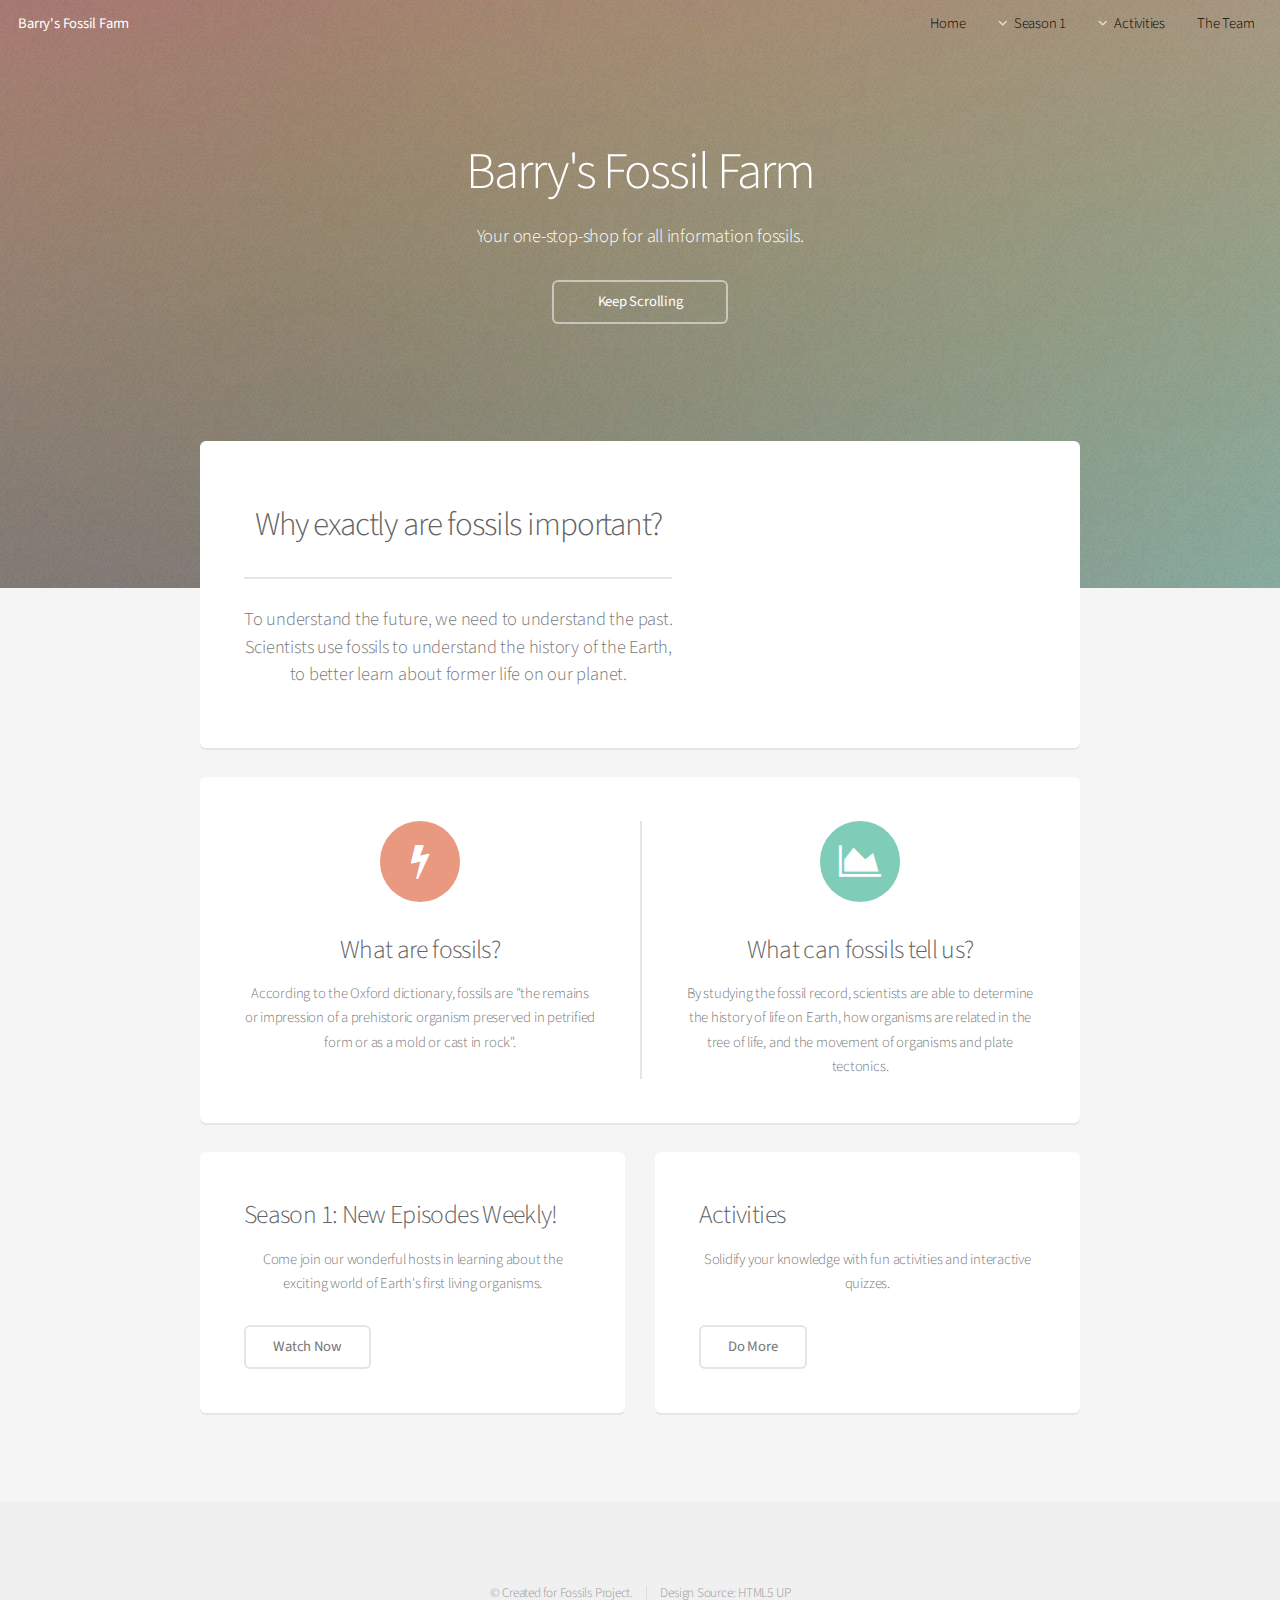
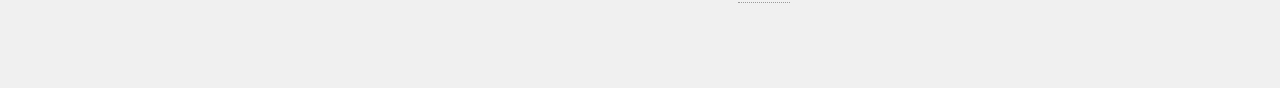
==== index.html @ 0917f31e "adding image to episodes" ====
<!DOCTYPE HTML>
<!--
	Alpha by HTML5 UP
	html5up.net | @ajlkn
	Free for personal and commercial use under the CCA 3.0 license (html5up.net/license)
-->
<html>
	<head>
		<title>Barry's Fossil Farm</title>
		<meta charset="utf-8" />
		<meta name="viewport" content="width=device-width, initial-scale=1" />
		<!--[if lte IE 8]><script src="assets/js/ie/html5shiv.js"></script><![endif]-->
		<link rel="stylesheet" href="assets/css/main.css" />
		<!--[if lte IE 8]><link rel="stylesheet" href="assets/css/ie8.css" /><![endif]-->
	</head>
	<body class="landing">
		<div id="page-wrapper">

			<!-- Header -->
				<header id="header" class="alt">
					<h1><a href="index.html">Barry's Fossil Farm</a></h1>
					<nav id="nav">
						<ul>
							<li><a href="index.html">Home</a></li>
							<li>
								<a href=Episode.html class="icon fa-angle-down">Season 1</a>
								<ul>
									<li><a href=indivEp.html>Ep 1: Trilobites</a></li>
									<li><a href=indivEp2.html>Ep 2: Ammonites </a></li>
									<li><a href=indevEp3.html>Ep 3: Amphibians</a></li>
									
								</ul>
							</li>
                            <li>
								<a href="#" class="icon fa-angle-down">Activities</a>
								<ul>
									<li><a href="generic.html">What Fossil Are You?</a></li>
								</ul>
							</li>
                            
							
                            <li><a href="index.html">The Team</a></li>
						</ul>
					</nav>
				</header>

			<!-- Banner -->
				<section id="banner">
                    <h2>Barry's Fossil Farm</h2>
					<p>Your one-stop-shop for all information fossils. </p>
					<ul class="actions">

						<li><a href="#" class="button">Keep Scrolling</a></li>
					</ul>
				</section>

			<!-- Main -->
				<section id="main" class="container">

					<section class="box special">
						<header class="major">
							<h2>Why exactly are fossils important?</h2>
							<p>To understand the future, we need to understand the past. <br>
                            Scientists use fossils to understand the history of the Earth, <br> to better learn about former life on our planet.</p>
						</header>
						<span class="image featured"><img src="http://geology.com/articles/green-river-fossils/fossil-fish-10-lg.jpg" alt="" /></span>
					</section>

					<section class="box special features">
						<div class="features-row">
							<section>
								<span class="icon major fa-bolt accent2"></span>
								<h3>What are fossils?</h3>
								<p>According to the Oxford dictionary, fossils are "the remains or impression of a prehistoric organism preserved in petrified form or as a mold or cast in rock".</p>
							</section>
							<section>
								<span class="icon major fa-area-chart accent3"></span>
								<h3>What can fossils tell us?</h3>
								<p>By studying the fossil record, scientists are able to determine the history of life on Earth, how organisms are related in the tree of life, and the movement of organisms and plate tectonics.</p>
							</section>
						</div>
						
					</section>

					<div class="row">
						<div class="6u 12u(narrower)">

							<section class="box special">
								<span class="image featured"><img src="https://i.dawn.com/large/2014/03/532728056a3e5.jpg" alt="" /></span>
								<h3>Season 1: New Episodes Weekly!</h3>
								<p>Come join our wonderful hosts in learning about the exciting world of Earth's first living organisms.</p>
								<ul class="actions">
									<li><a href=Episode.html class="button alt">Watch Now</a></li>
								</ul>
							</section>

						</div>
						<div class="6u 12u(narrower)">

							<section class="box special">
								<span class="image featured"><img src="https://media.licdn.com/mpr/mpr/shrinknp_800_800/AAEAAQAAAAAAAAYQAAAAJDQwMmQ5YWMxLTY1NjgtNDA4NS1hNGVlLTgyYzIzYjRjNTNlNw.jpg" alt="" /></span>
								<h3>Activities</h3>
								<p>Solidify your knowledge with fun activities and interactive quizzes.</p>
								<ul class="actions">
									<li><a href="#" class="button alt">Do More</a></li>
								</ul>
							</section>
						</div>
					</div>

				</section>

			

			<!-- Footer -->
				<footer id="footer">
					
					<ul class="copyright">
						<li>&copy; Created for Fossils Project.</li><li>Design Source: <a href="http://html5up.net">HTML5 UP</a></li>
					</ul>
				</footer>

		</div>

		<!-- Scripts -->
			<script src="assets/js/jquery.min.js"></script>
			<script src="assets/js/jquery.dropotron.min.js"></script>
			<script src="assets/js/jquery.scrollgress.min.js"></script>
			<script src="assets/js/skel.min.js"></script>
			<script src="assets/js/util.js"></script>
			<!--[if lte IE 8]><script src="assets/js/ie/respond.min.js"></script><![endif]-->
			<script src="assets/js/main.js"></script>

	</body>
</html>
---- assets/css/main.css ----
@import url("font-awesome.min.css");
@import url("https://fonts.googleapis.com/css?family=Source+Sans+Pro:300,400,300italic,400italic");

/*
	Alpha by HTML5 UP
	html5up.net | @ajlkn
	Free for personal and commercial use under the CCA 3.0 license (html5up.net/license)
*/

/* Reset */

	html, body, div, span, applet, object, iframe, h1, h2, h3, h4, h5, h6, p, blockquote, pre, a, abbr, acronym, address, big, cite, code, del, dfn, em, img, ins, kbd, q, s, samp, small, strike, strong, sub, sup, tt, var, b, u, i, center, dl, dt, dd, ol, ul, li, fieldset, form, label, legend, table, caption, tbody, tfoot, thead, tr, th, td, article, aside, canvas, details, embed, figure, figcaption, footer, header, hgroup, menu, nav, output, ruby, section, summary, time, mark, audio, video {
		margin: 0;
		padding: 0;
		border: 0;
		font-size: 100%;
		font: inherit;
		vertical-align: baseline;
	}

	article, aside, details, figcaption, figure, footer, header, hgroup, menu, nav, section {
		display: block;
	}

	body {
		line-height: 1;
	}

	ol, ul {
		list-style: none;
	}

	blockquote, q {
		quotes: none;
	}

	blockquote:before, blockquote:after, q:before, q:after {
		content: '';
		content: none;
	}

	table {
		border-collapse: collapse;
		border-spacing: 0;
	}

	body {
		-webkit-text-size-adjust: none;
	}

/* Box Model */

	*, *:before, *:after {
		-moz-box-sizing: border-box;
		-webkit-box-sizing: border-box;
		box-sizing: border-box;
	}

/* Containers */

	.container {
		margin-left: auto;
		margin-right: auto;
	}

	.container.\31 25\25 {
		width: 100%;
		max-width: 75em;
		min-width: 60em;
	}

	.container.\37 5\25 {
		width: 45em;
	}

	.container.\35 0\25 {
		width: 30em;
	}

	.container.\32 5\25 {
		width: 15em;
	}

	.container {
		width: 60em;
	}

	@media screen and (max-width: 1680px) {

		.container.\31 25\25 {
			width: 100%;
			max-width: 75em;
			min-width: 60em;
		}

		.container.\37 5\25 {
			width: 45em;
		}

		.container.\35 0\25 {
			width: 30em;
		}

		.container.\32 5\25 {
			width: 15em;
		}

		.container {
			width: 60em;
		}

	}

	@media screen and (max-width: 1280px) {

		.container.\31 25\25 {
			width: 100%;
			max-width: 75em;
			min-width: 60em;
		}

		.container.\37 5\25 {
			width: 45em;
		}

		.container.\35 0\25 {
			width: 30em;
		}

		.container.\32 5\25 {
			width: 15em;
		}

		.container {
			width: 60em;
		}

	}

	@media screen and (max-width: 980px) {

		.container.\31 25\25 {
			width: 100%;
			max-width: 112.5%;
			min-width: 90%;
		}

		.container.\37 5\25 {
			width: 67.5%;
		}

		.container.\35 0\25 {
			width: 45%;
		}

		.container.\32 5\25 {
			width: 22.5%;
		}

		.container {
			width: 90%;
		}

	}

	@media screen and (max-width: 840px) {

		.container.\31 25\25 {
			width: 100%;
			max-width: 112.5%;
			min-width: 90%;
		}

		.container.\37 5\25 {
			width: 67.5%;
		}

		.container.\35 0\25 {
			width: 45%;
		}

		.container.\32 5\25 {
			width: 22.5%;
		}

		.container {
			width: 90% !important;
		}

	}

	@media screen and (max-width: 736px) {

		.container.\31 25\25 {
			width: 100%;
			max-width: 125%;
			min-width: 100%;
		}

		.container.\37 5\25 {
			width: 75%;
		}

		.container.\35 0\25 {
			width: 50%;
		}

		.container.\32 5\25 {
			width: 25%;
		}

		.container {
			width: 100% !important;
		}

	}

	@media screen and (max-width: 480px) {

		.container.\31 25\25 {
			width: 100%;
			max-width: 125%;
			min-width: 100%;
		}

		.container.\37 5\25 {
			width: 75%;
		}

		.container.\35 0\25 {
			width: 50%;
		}

		.container.\32 5\25 {
			width: 25%;
		}

		.container {
			width: 100% !important;
		}

	}

/* Grid */

	.row {
		border-bottom: solid 1px transparent;
		-moz-box-sizing: border-box;
		-webkit-box-sizing: border-box;
		box-sizing: border-box;
	}

	.row > * {
		float: left;
		-moz-box-sizing: border-box;
		-webkit-box-sizing: border-box;
		box-sizing: border-box;
	}

	.row:after, .row:before {
		content: '';
		display: block;
		clear: both;
		height: 0;
	}

	.row.uniform > * > :first-child {
		margin-top: 0;
	}

	.row.uniform > * > :last-child {
		margin-bottom: 0;
	}

	.row.\30 \25 > * {
		padding: 0 0 0 0em;
	}

	.row.\30 \25 {
		margin: 0 0 -1px 0em;
	}

	.row.uniform.\30 \25 > * {
		padding: 0em 0 0 0em;
	}

	.row.uniform.\30 \25 {
		margin: 0em 0 -1px 0em;
	}

	.row > * {
		padding: 0 0 0 2em;
	}

	.row {
		margin: 0 0 -1px -2em;
	}

	.row.uniform > * {
		padding: 2em 0 0 2em;
	}

	.row.uniform {
		margin: -2em 0 -1px -2em;
	}

	.row.\32 00\25 > * {
		padding: 0 0 0 4em;
	}

	.row.\32 00\25 {
		margin: 0 0 -1px -4em;
	}

	.row.uniform.\32 00\25 > * {
		padding: 4em 0 0 4em;
	}

	.row.uniform.\32 00\25 {
		margin: -4em 0 -1px -4em;
	}

	.row.\31 50\25 > * {
		padding: 0 0 0 3em;
	}

	.row.\31 50\25 {
		margin: 0 0 -1px -3em;
	}

	.row.uniform.\31 50\25 > * {
		padding: 3em 0 0 3em;
	}

	.row.uniform.\31 50\25 {
		margin: -3em 0 -1px -3em;
	}

	.row.\35 0\25 > * {
		padding: 0 0 0 1em;
	}

	.row.\35 0\25 {
		margin: 0 0 -1px -1em;
	}

	.row.uniform.\35 0\25 > * {
		padding: 1em 0 0 1em;
	}

	.row.uniform.\35 0\25 {
		margin: -1em 0 -1px -1em;
	}

	.row.\32 5\25 > * {
		padding: 0 0 0 0.5em;
	}

	.row.\32 5\25 {
		margin: 0 0 -1px -0.5em;
	}

	.row.uniform.\32 5\25 > * {
		padding: 0.5em 0 0 0.5em;
	}

	.row.uniform.\32 5\25 {
		margin: -0.5em 0 -1px -0.5em;
	}

	.\31 2u, .\31 2u\24 {
		width: 100%;
		clear: none;
		margin-left: 0;
	}

	.\31 1u, .\31 1u\24 {
		width: 91.6666666667%;
		clear: none;
		margin-left: 0;
	}

	.\31 0u, .\31 0u\24 {
		width: 83.3333333333%;
		clear: none;
		margin-left: 0;
	}

	.\39 u, .\39 u\24 {
		width: 75%;
		clear: none;
		margin-left: 0;
	}

	.\38 u, .\38 u\24 {
		width: 66.6666666667%;
		clear: none;
		margin-left: 0;
	}

	.\37 u, .\37 u\24 {
		width: 58.3333333333%;
		clear: none;
		margin-left: 0;
	}

	.\36 u, .\36 u\24 {
		width: 50%;
		clear: none;
		margin-left: 0;
	}

	.\35 u, .\35 u\24 {
		width: 41.6666666667%;
		clear: none;
		margin-left: 0;
	}

	.\34 u, .\34 u\24 {
		width: 33.3333333333%;
		clear: none;
		margin-left: 0;
	}

	.\33 u, .\33 u\24 {
		width: 25%;
		clear: none;
		margin-left: 0;
	}

	.\32 u, .\32 u\24 {
		width: 16.6666666667%;
		clear: none;
		margin-left: 0;
	}

	.\31 u, .\31 u\24 {
		width: 8.3333333333%;
		clear: none;
		margin-left: 0;
	}

	.\31 2u\24 + *,
	.\31 1u\24 + *,
	.\31 0u\24 + *,
	.\39 u\24 + *,
	.\38 u\24 + *,
	.\37 u\24 + *,
	.\36 u\24 + *,
	.\35 u\24 + *,
	.\34 u\24 + *,
	.\33 u\24 + *,
	.\32 u\24 + *,
	.\31 u\24 + * {
		clear: left;
	}

	.\-11u {
		margin-left: 91.66667%;
	}

	.\-10u {
		margin-left: 83.33333%;
	}

	.\-9u {
		margin-left: 75%;
	}

	.\-8u {
		margin-left: 66.66667%;
	}

	.\-7u {
		margin-left: 58.33333%;
	}

	.\-6u {
		margin-left: 50%;
	}

	.\-5u {
		margin-left: 41.66667%;
	}

	.\-4u {
		margin-left: 33.33333%;
	}

	.\-3u {
		margin-left: 25%;
	}

	.\-2u {
		margin-left: 16.66667%;
	}

	.\-1u {
		margin-left: 8.33333%;
	}

	@media screen and (max-width: 1680px) {

		.row > * {
			padding: 0 0 0 2em;
		}

		.row {
			margin: 0 0 -1px -2em;
		}

		.row.uniform > * {
			padding: 2em 0 0 2em;
		}

		.row.uniform {
			margin: -2em 0 -1px -2em;
		}

		.row.\32 00\25 > * {
			padding: 0 0 0 4em;
		}

		.row.\32 00\25 {
			margin: 0 0 -1px -4em;
		}

		.row.uniform.\32 00\25 > * {
			padding: 4em 0 0 4em;
		}

		.row.uniform.\32 00\25 {
			margin: -4em 0 -1px -4em;
		}

		.row.\31 50\25 > * {
			padding: 0 0 0 3em;
		}

		.row.\31 50\25 {
			margin: 0 0 -1px -3em;
		}

		.row.uniform.\31 50\25 > * {
			padding: 3em 0 0 3em;
		}

		.row.uniform.\31 50\25 {
			margin: -3em 0 -1px -3em;
		}

		.row.\35 0\25 > * {
			padding: 0 0 0 1em;
		}

		.row.\35 0\25 {
			margin: 0 0 -1px -1em;
		}

		.row.uniform.\35 0\25 > * {
			padding: 1em 0 0 1em;
		}

		.row.uniform.\35 0\25 {
			margin: -1em 0 -1px -1em;
		}

		.row.\32 5\25 > * {
			padding: 0 0 0 0.5em;
		}

		.row.\32 5\25 {
			margin: 0 0 -1px -0.5em;
		}

		.row.uniform.\32 5\25 > * {
			padding: 0.5em 0 0 0.5em;
		}

		.row.uniform.\32 5\25 {
			margin: -0.5em 0 -1px -0.5em;
		}

		.\31 2u\28wide\29, .\31 2u\24\28wide\29 {
			width: 100%;
			clear: none;
			margin-left: 0;
		}

		.\31 1u\28wide\29, .\31 1u\24\28wide\29 {
			width: 91.6666666667%;
			clear: none;
			margin-left: 0;
		}

		.\31 0u\28wide\29, .\31 0u\24\28wide\29 {
			width: 83.3333333333%;
			clear: none;
			margin-left: 0;
		}

		.\39 u\28wide\29, .\39 u\24\28wide\29 {
			width: 75%;
			clear: none;
			margin-left: 0;
		}

		.\38 u\28wide\29, .\38 u\24\28wide\29 {
			width: 66.6666666667%;
			clear: none;
			margin-left: 0;
		}

		.\37 u\28wide\29, .\37 u\24\28wide\29 {
			width: 58.3333333333%;
			clear: none;
			margin-left: 0;
		}

		.\36 u\28wide\29, .\36 u\24\28wide\29 {
			width: 50%;
			clear: none;
			margin-left: 0;
		}

		.\35 u\28wide\29, .\35 u\24\28wide\29 {
			width: 41.6666666667%;
			clear: none;
			margin-left: 0;
		}

		.\34 u\28wide\29, .\34 u\24\28wide\29 {
			width: 33.3333333333%;
			clear: none;
			margin-left: 0;
		}

		.\33 u\28wide\29, .\33 u\24\28wide\29 {
			width: 25%;
			clear: none;
			margin-left: 0;
		}

		.\32 u\28wide\29, .\32 u\24\28wide\29 {
			width: 16.6666666667%;
			clear: none;
			margin-left: 0;
		}

		.\31 u\28wide\29, .\31 u\24\28wide\29 {
			width: 8.3333333333%;
			clear: none;
			margin-left: 0;
		}

		.\31 2u\24\28wide\29 + *,
		.\31 1u\24\28wide\29 + *,
		.\31 0u\24\28wide\29 + *,
		.\39 u\24\28wide\29 + *,
		.\38 u\24\28wide\29 + *,
		.\37 u\24\28wide\29 + *,
		.\36 u\24\28wide\29 + *,
		.\35 u\24\28wide\29 + *,
		.\34 u\24\28wide\29 + *,
		.\33 u\24\28wide\29 + *,
		.\32 u\24\28wide\29 + *,
		.\31 u\24\28wide\29 + * {
			clear: left;
		}

		.\-11u\28wide\29 {
			margin-left: 91.66667%;
		}

		.\-10u\28wide\29 {
			margin-left: 83.33333%;
		}

		.\-9u\28wide\29 {
			margin-left: 75%;
		}

		.\-8u\28wide\29 {
			margin-left: 66.66667%;
		}

		.\-7u\28wide\29 {
			margin-left: 58.33333%;
		}

		.\-6u\28wide\29 {
			margin-left: 50%;
		}

		.\-5u\28wide\29 {
			margin-left: 41.66667%;
		}

		.\-4u\28wide\29 {
			margin-left: 33.33333%;
		}

		.\-3u\28wide\29 {
			margin-left: 25%;
		}

		.\-2u\28wide\29 {
			margin-left: 16.66667%;
		}

		.\-1u\28wide\29 {
			margin-left: 8.33333%;
		}

	}

	@media screen and (max-width: 1280px) {

		.row > * {
			padding: 0 0 0 2em;
		}

		.row {
			margin: 0 0 -1px -2em;
		}

		.row.uniform > * {
			padding: 2em 0 0 2em;
		}

		.row.uniform {
			margin: -2em 0 -1px -2em;
		}

		.row.\32 00\25 > * {
			padding: 0 0 0 4em;
		}

		.row.\32 00\25 {
			margin: 0 0 -1px -4em;
		}

		.row.uniform.\32 00\25 > * {
			padding: 4em 0 0 4em;
		}

		.row.uniform.\32 00\25 {
			margin: -4em 0 -1px -4em;
		}

		.row.\31 50\25 > * {
			padding: 0 0 0 3em;
		}

		.row.\31 50\25 {
			margin: 0 0 -1px -3em;
		}

		.row.uniform.\31 50\25 > * {
			padding: 3em 0 0 3em;
		}

		.row.uniform.\31 50\25 {
			margin: -3em 0 -1px -3em;
		}

		.row.\35 0\25 > * {
			padding: 0 0 0 1em;
		}

		.row.\35 0\25 {
			margin: 0 0 -1px -1em;
		}

		.row.uniform.\35 0\25 > * {
			padding: 1em 0 0 1em;
		}

		.row.uniform.\35 0\25 {
			margin: -1em 0 -1px -1em;
		}

		.row.\32 5\25 > * {
			padding: 0 0 0 0.5em;
		}

		.row.\32 5\25 {
			margin: 0 0 -1px -0.5em;
		}

		.row.uniform.\32 5\25 > * {
			padding: 0.5em 0 0 0.5em;
		}

		.row.uniform.\32 5\25 {
			margin: -0.5em 0 -1px -0.5em;
		}

		.\31 2u\28normal\29, .\31 2u\24\28normal\29 {
			width: 100%;
			clear: none;
			margin-left: 0;
		}

		.\31 1u\28normal\29, .\31 1u\24\28normal\29 {
			width: 91.6666666667%;
			clear: none;
			margin-left: 0;
		}

		.\31 0u\28normal\29, .\31 0u\24\28normal\29 {
			width: 83.3333333333%;
			clear: none;
			margin-left: 0;
		}

		.\39 u\28normal\29, .\39 u\24\28normal\29 {
			width: 75%;
			clear: none;
			margin-left: 0;
		}

		.\38 u\28normal\29, .\38 u\24\28normal\29 {
			width: 66.6666666667%;
			clear: none;
			margin-left: 0;
		}

		.\37 u\28normal\29, .\37 u\24\28normal\29 {
			width: 58.3333333333%;
			clear: none;
			margin-left: 0;
		}

		.\36 u\28normal\29, .\36 u\24\28normal\29 {
			width: 50%;
			clear: none;
			margin-left: 0;
		}

		.\35 u\28normal\29, .\35 u\24\28normal\29 {
			width: 41.6666666667%;
			clear: none;
			margin-left: 0;
		}

		.\34 u\28normal\29, .\34 u\24\28normal\29 {
			width: 33.3333333333%;
			clear: none;
			margin-left: 0;
		}

		.\33 u\28normal\29, .\33 u\24\28normal\29 {
			width: 25%;
			clear: none;
			margin-left: 0;
		}

		.\32 u\28normal\29, .\32 u\24\28normal\29 {
			width: 16.6666666667%;
			clear: none;
			margin-left: 0;
		}

		.\31 u\28normal\29, .\31 u\24\28normal\29 {
			width: 8.3333333333%;
			clear: none;
			margin-left: 0;
		}

		.\31 2u\24\28normal\29 + *,
		.\31 1u\24\28normal\29 + *,
		.\31 0u\24\28normal\29 + *,
		.\39 u\24\28normal\29 + *,
		.\38 u\24\28normal\29 + *,
		.\37 u\24\28normal\29 + *,
		.\36 u\24\28normal\29 + *,
		.\35 u\24\28normal\29 + *,
		.\34 u\24\28normal\29 + *,
		.\33 u\24\28normal\29 + *,
		.\32 u\24\28normal\29 + *,
		.\31 u\24\28normal\29 + * {
			clear: left;
		}

		.\-11u\28normal\29 {
			margin-left: 91.66667%;
		}

		.\-10u\28normal\29 {
			margin-left: 83.33333%;
		}

		.\-9u\28normal\29 {
			margin-left: 75%;
		}

		.\-8u\28normal\29 {
			margin-left: 66.66667%;
		}

		.\-7u\28normal\29 {
			margin-left: 58.33333%;
		}

		.\-6u\28normal\29 {
			margin-left: 50%;
		}

		.\-5u\28normal\29 {
			margin-left: 41.66667%;
		}

		.\-4u\28normal\29 {
			margin-left: 33.33333%;
		}

		.\-3u\28normal\29 {
			margin-left: 25%;
		}

		.\-2u\28normal\29 {
			margin-left: 16.66667%;
		}

		.\-1u\28normal\29 {
			margin-left: 8.33333%;
		}

	}

	@media screen and (max-width: 980px) {

		.row > * {
			padding: 0 0 0 2em;
		}

		.row {
			margin: 0 0 -1px -2em;
		}

		.row.uniform > * {
			padding: 2em 0 0 2em;
		}

		.row.uniform {
			margin: -2em 0 -1px -2em;
		}

		.row.\32 00\25 > * {
			padding: 0 0 0 4em;
		}

		.row.\32 00\25 {
			margin: 0 0 -1px -4em;
		}

		.row.uniform.\32 00\25 > * {
			padding: 4em 0 0 4em;
		}

		.row.uniform.\32 00\25 {
			margin: -4em 0 -1px -4em;
		}

		.row.\31 50\25 > * {
			padding: 0 0 0 3em;
		}

		.row.\31 50\25 {
			margin: 0 0 -1px -3em;
		}

		.row.uniform.\31 50\25 > * {
			padding: 3em 0 0 3em;
		}

		.row.uniform.\31 50\25 {
			margin: -3em 0 -1px -3em;
		}

		.row.\35 0\25 > * {
			padding: 0 0 0 1em;
		}

		.row.\35 0\25 {
			margin: 0 0 -1px -1em;
		}

		.row.uniform.\35 0\25 > * {
			padding: 1em 0 0 1em;
		}

		.row.uniform.\35 0\25 {
			margin: -1em 0 -1px -1em;
		}

		.row.\32 5\25 > * {
			padding: 0 0 0 0.5em;
		}

		.row.\32 5\25 {
			margin: 0 0 -1px -0.5em;
		}

		.row.uniform.\32 5\25 > * {
			padding: 0.5em 0 0 0.5em;
		}

		.row.uniform.\32 5\25 {
			margin: -0.5em 0 -1px -0.5em;
		}

		.\31 2u\28narrow\29, .\31 2u\24\28narrow\29 {
			width: 100%;
			clear: none;
			margin-left: 0;
		}

		.\31 1u\28narrow\29, .\31 1u\24\28narrow\29 {
			width: 91.6666666667%;
			clear: none;
			margin-left: 0;
		}

		.\31 0u\28narrow\29, .\31 0u\24\28narrow\29 {
			width: 83.3333333333%;
			clear: none;
			margin-left: 0;
		}

		.\39 u\28narrow\29, .\39 u\24\28narrow\29 {
			width: 75%;
			clear: none;
			margin-left: 0;
		}

		.\38 u\28narrow\29, .\38 u\24\28narrow\29 {
			width: 66.6666666667%;
			clear: none;
			margin-left: 0;
		}

		.\37 u\28narrow\29, .\37 u\24\28narrow\29 {
			width: 58.3333333333%;
			clear: none;
			margin-left: 0;
		}

		.\36 u\28narrow\29, .\36 u\24\28narrow\29 {
			width: 50%;
			clear: none;
			margin-left: 0;
		}

		.\35 u\28narrow\29, .\35 u\24\28narrow\29 {
			width: 41.6666666667%;
			clear: none;
			margin-left: 0;
		}

		.\34 u\28narrow\29, .\34 u\24\28narrow\29 {
			width: 33.3333333333%;
			clear: none;
			margin-left: 0;
		}

		.\33 u\28narrow\29, .\33 u\24\28narrow\29 {
			width: 25%;
			clear: none;
			margin-left: 0;
		}

		.\32 u\28narrow\29, .\32 u\24\28narrow\29 {
			width: 16.6666666667%;
			clear: none;
			margin-left: 0;
		}

		.\31 u\28narrow\29, .\31 u\24\28narrow\29 {
			width: 8.3333333333%;
			clear: none;
			margin-left: 0;
		}

		.\31 2u\24\28narrow\29 + *,
		.\31 1u\24\28narrow\29 + *,
		.\31 0u\24\28narrow\29 + *,
		.\39 u\24\28narrow\29 + *,
		.\38 u\24\28narrow\29 + *,
		.\37 u\24\28narrow\29 + *,
		.\36 u\24\28narrow\29 + *,
		.\35 u\24\28narrow\29 + *,
		.\34 u\24\28narrow\29 + *,
		.\33 u\24\28narrow\29 + *,
		.\32 u\24\28narrow\29 + *,
		.\31 u\24\28narrow\29 + * {
			clear: left;
		}

		.\-11u\28narrow\29 {
			margin-left: 91.66667%;
		}

		.\-10u\28narrow\29 {
			margin-left: 83.33333%;
		}

		.\-9u\28narrow\29 {
			margin-left: 75%;
		}

		.\-8u\28narrow\29 {
			margin-left: 66.66667%;
		}

		.\-7u\28narrow\29 {
			margin-left: 58.33333%;
		}

		.\-6u\28narrow\29 {
			margin-left: 50%;
		}

		.\-5u\28narrow\29 {
			margin-left: 41.66667%;
		}

		.\-4u\28narrow\29 {
			margin-left: 33.33333%;
		}

		.\-3u\28narrow\29 {
			margin-left: 25%;
		}

		.\-2u\28narrow\29 {
			margin-left: 16.66667%;
		}

		.\-1u\28narrow\29 {
			margin-left: 8.33333%;
		}

	}

	@media screen and (max-width: 840px) {

		.row > * {
			padding: 0 0 0 2em;
		}

		.row {
			margin: 0 0 -1px -2em;
		}

		.row.uniform > * {
			padding: 2em 0 0 2em;
		}

		.row.uniform {
			margin: -2em 0 -1px -2em;
		}

		.row.\32 00\25 > * {
			padding: 0 0 0 4em;
		}

		.row.\32 00\25 {
			margin: 0 0 -1px -4em;
		}

		.row.uniform.\32 00\25 > * {
			padding: 4em 0 0 4em;
		}

		.row.uniform.\32 00\25 {
			margin: -4em 0 -1px -4em;
		}

		.row.\31 50\25 > * {
			padding: 0 0 0 3em;
		}

		.row.\31 50\25 {
			margin: 0 0 -1px -3em;
		}

		.row.uniform.\31 50\25 > * {
			padding: 3em 0 0 3em;
		}

		.row.uniform.\31 50\25 {
			margin: -3em 0 -1px -3em;
		}

		.row.\35 0\25 > * {
			padding: 0 0 0 1em;
		}

		.row.\35 0\25 {
			margin: 0 0 -1px -1em;
		}

		.row.uniform.\35 0\25 > * {
			padding: 1em 0 0 1em;
		}

		.row.uniform.\35 0\25 {
			margin: -1em 0 -1px -1em;
		}

		.row.\32 5\25 > * {
			padding: 0 0 0 0.5em;
		}

		.row.\32 5\25 {
			margin: 0 0 -1px -0.5em;
		}

		.row.uniform.\32 5\25 > * {
			padding: 0.5em 0 0 0.5em;
		}

		.row.uniform.\32 5\25 {
			margin: -0.5em 0 -1px -0.5em;
		}

		.\31 2u\28narrower\29, .\31 2u\24\28narrower\29 {
			width: 100%;
			clear: none;
			margin-left: 0;
		}

		.\31 1u\28narrower\29, .\31 1u\24\28narrower\29 {
			width: 91.6666666667%;
			clear: none;
			margin-left: 0;
		}

		.\31 0u\28narrower\29, .\31 0u\24\28narrower\29 {
			width: 83.3333333333%;
			clear: none;
			margin-left: 0;
		}

		.\39 u\28narrower\29, .\39 u\24\28narrower\29 {
			width: 75%;
			clear: none;
			margin-left: 0;
		}

		.\38 u\28narrower\29, .\38 u\24\28narrower\29 {
			width: 66.6666666667%;
			clear: none;
			margin-left: 0;
		}

		.\37 u\28narrower\29, .\37 u\24\28narrower\29 {
			width: 58.3333333333%;
			clear: none;
			margin-left: 0;
		}

		.\36 u\28narrower\29, .\36 u\24\28narrower\29 {
			width: 50%;
			clear: none;
			margin-left: 0;
		}

		.\35 u\28narrower\29, .\35 u\24\28narrower\29 {
			width: 41.6666666667%;
			clear: none;
			margin-left: 0;
		}

		.\34 u\28narrower\29, .\34 u\24\28narrower\29 {
			width: 33.3333333333%;
			clear: none;
			margin-left: 0;
		}

		.\33 u\28narrower\29, .\33 u\24\28narrower\29 {
			width: 25%;
			clear: none;
			margin-left: 0;
		}

		.\32 u\28narrower\29, .\32 u\24\28narrower\29 {
			width: 16.6666666667%;
			clear: none;
			margin-left: 0;
		}

		.\31 u\28narrower\29, .\31 u\24\28narrower\29 {
			width: 8.3333333333%;
			clear: none;
			margin-left: 0;
		}

		.\31 2u\24\28narrower\29 + *,
		.\31 1u\24\28narrower\29 + *,
		.\31 0u\24\28narrower\29 + *,
		.\39 u\24\28narrower\29 + *,
		.\38 u\24\28narrower\29 + *,
		.\37 u\24\28narrower\29 + *,
		.\36 u\24\28narrower\29 + *,
		.\35 u\24\28narrower\29 + *,
		.\34 u\24\28narrower\29 + *,
		.\33 u\24\28narrower\29 + *,
		.\32 u\24\28narrower\29 + *,
		.\31 u\24\28narrower\29 + * {
			clear: left;
		}

		.\-11u\28narrower\29 {
			margin-left: 91.66667%;
		}

		.\-10u\28narrower\29 {
			margin-left: 83.33333%;
		}

		.\-9u\28narrower\29 {
			margin-left: 75%;
		}

		.\-8u\28narrower\29 {
			margin-left: 66.66667%;
		}

		.\-7u\28narrower\29 {
			margin-left: 58.33333%;
		}

		.\-6u\28narrower\29 {
			margin-left: 50%;
		}

		.\-5u\28narrower\29 {
			margin-left: 41.66667%;
		}

		.\-4u\28narrower\29 {
			margin-left: 33.33333%;
		}

		.\-3u\28narrower\29 {
			margin-left: 25%;
		}

		.\-2u\28narrower\29 {
			margin-left: 16.66667%;
		}

		.\-1u\28narrower\29 {
			margin-left: 8.33333%;
		}

	}

	@media screen and (max-width: 736px) {

		.row > * {
			padding: 0 0 0 2em;
		}

		.row {
			margin: 0 0 -1px -2em;
		}

		.row.uniform > * {
			padding: 2em 0 0 2em;
		}

		.row.uniform {
			margin: -2em 0 -1px -2em;
		}

		.row.\32 00\25 > * {
			padding: 0 0 0 4em;
		}

		.row.\32 00\25 {
			margin: 0 0 -1px -4em;
		}

		.row.uniform.\32 00\25 > * {
			padding: 4em 0 0 4em;
		}

		.row.uniform.\32 00\25 {
			margin: -4em 0 -1px -4em;
		}

		.row.\31 50\25 > * {
			padding: 0 0 0 3em;
		}

		.row.\31 50\25 {
			margin: 0 0 -1px -3em;
		}

		.row.uniform.\31 50\25 > * {
			padding: 3em 0 0 3em;
		}

		.row.uniform.\31 50\25 {
			margin: -3em 0 -1px -3em;
		}

		.row.\35 0\25 > * {
			padding: 0 0 0 1em;
		}

		.row.\35 0\25 {
			margin: 0 0 -1px -1em;
		}

		.row.uniform.\35 0\25 > * {
			padding: 1em 0 0 1em;
		}

		.row.uniform.\35 0\25 {
			margin: -1em 0 -1px -1em;
		}

		.row.\32 5\25 > * {
			padding: 0 0 0 0.5em;
		}

		.row.\32 5\25 {
			margin: 0 0 -1px -0.5em;
		}

		.row.uniform.\32 5\25 > * {
			padding: 0.5em 0 0 0.5em;
		}

		.row.uniform.\32 5\25 {
			margin: -0.5em 0 -1px -0.5em;
		}

		.\31 2u\28mobile\29, .\31 2u\24\28mobile\29 {
			width: 100%;
			clear: none;
			margin-left: 0;
		}

		.\31 1u\28mobile\29, .\31 1u\24\28mobile\29 {
			width: 91.6666666667%;
			clear: none;
			margin-left: 0;
		}

		.\31 0u\28mobile\29, .\31 0u\24\28mobile\29 {
			width: 83.3333333333%;
			clear: none;
			margin-left: 0;
		}

		.\39 u\28mobile\29, .\39 u\24\28mobile\29 {
			width: 75%;
			clear: none;
			margin-left: 0;
		}

		.\38 u\28mobile\29, .\38 u\24\28mobile\29 {
			width: 66.6666666667%;
			clear: none;
			margin-left: 0;
		}

		.\37 u\28mobile\29, .\37 u\24\28mobile\29 {
			width: 58.3333333333%;
			clear: none;
			margin-left: 0;
		}

		.\36 u\28mobile\29, .\36 u\24\28mobile\29 {
			width: 50%;
			clear: none;
			margin-left: 0;
		}

		.\35 u\28mobile\29, .\35 u\24\28mobile\29 {
			width: 41.6666666667%;
			clear: none;
			margin-left: 0;
		}

		.\34 u\28mobile\29, .\34 u\24\28mobile\29 {
			width: 33.3333333333%;
			clear: none;
			margin-left: 0;
		}

		.\33 u\28mobile\29, .\33 u\24\28mobile\29 {
			width: 25%;
			clear: none;
			margin-left: 0;
		}

		.\32 u\28mobile\29, .\32 u\24\28mobile\29 {
			width: 16.6666666667%;
			clear: none;
			margin-left: 0;
		}

		.\31 u\28mobile\29, .\31 u\24\28mobile\29 {
			width: 8.3333333333%;
			clear: none;
			margin-left: 0;
		}

		.\31 2u\24\28mobile\29 + *,
		.\31 1u\24\28mobile\29 + *,
		.\31 0u\24\28mobile\29 + *,
		.\39 u\24\28mobile\29 + *,
		.\38 u\24\28mobile\29 + *,
		.\37 u\24\28mobile\29 + *,
		.\36 u\24\28mobile\29 + *,
		.\35 u\24\28mobile\29 + *,
		.\34 u\24\28mobile\29 + *,
		.\33 u\24\28mobile\29 + *,
		.\32 u\24\28mobile\29 + *,
		.\31 u\24\28mobile\29 + * {
			clear: left;
		}

		.\-11u\28mobile\29 {
			margin-left: 91.66667%;
		}

		.\-10u\28mobile\29 {
			margin-left: 83.33333%;
		}

		.\-9u\28mobile\29 {
			margin-left: 75%;
		}

		.\-8u\28mobile\29 {
			margin-left: 66.66667%;
		}

		.\-7u\28mobile\29 {
			margin-left: 58.33333%;
		}

		.\-6u\28mobile\29 {
			margin-left: 50%;
		}

		.\-5u\28mobile\29 {
			margin-left: 41.66667%;
		}

		.\-4u\28mobile\29 {
			margin-left: 33.33333%;
		}

		.\-3u\28mobile\29 {
			margin-left: 25%;
		}

		.\-2u\28mobile\29 {
			margin-left: 16.66667%;
		}

		.\-1u\28mobile\29 {
			margin-left: 8.33333%;
		}

	}

	@media screen and (max-width: 480px) {

		.row > * {
			padding: 0 0 0 2em;
		}

		.row {
			margin: 0 0 -1px -2em;
		}

		.row.uniform > * {
			padding: 2em 0 0 2em;
		}

		.row.uniform {
			margin: -2em 0 -1px -2em;
		}

		.row.\32 00\25 > * {
			padding: 0 0 0 4em;
		}

		.row.\32 00\25 {
			margin: 0 0 -1px -4em;
		}

		.row.uniform.\32 00\25 > * {
			padding: 4em 0 0 4em;
		}

		.row.uniform.\32 00\25 {
			margin: -4em 0 -1px -4em;
		}

		.row.\31 50\25 > * {
			padding: 0 0 0 3em;
		}

		.row.\31 50\25 {
			margin: 0 0 -1px -3em;
		}

		.row.uniform.\31 50\25 > * {
			padding: 3em 0 0 3em;
		}

		.row.uniform.\31 50\25 {
			margin: -3em 0 -1px -3em;
		}

		.row.\35 0\25 > * {
			padding: 0 0 0 1em;
		}

		.row.\35 0\25 {
			margin: 0 0 -1px -1em;
		}

		.row.uniform.\35 0\25 > * {
			padding: 1em 0 0 1em;
		}

		.row.uniform.\35 0\25 {
			margin: -1em 0 -1px -1em;
		}

		.row.\32 5\25 > * {
			padding: 0 0 0 0.5em;
		}

		.row.\32 5\25 {
			margin: 0 0 -1px -0.5em;
		}

		.row.uniform.\32 5\25 > * {
			padding: 0.5em 0 0 0.5em;
		}

		.row.uniform.\32 5\25 {
			margin: -0.5em 0 -1px -0.5em;
		}

		.\31 2u\28mobilep\29, .\31 2u\24\28mobilep\29 {
			width: 100%;
			clear: none;
			margin-left: 0;
		}

		.\31 1u\28mobilep\29, .\31 1u\24\28mobilep\29 {
			width: 91.6666666667%;
			clear: none;
			margin-left: 0;
		}

		.\31 0u\28mobilep\29, .\31 0u\24\28mobilep\29 {
			width: 83.3333333333%;
			clear: none;
			margin-left: 0;
		}

		.\39 u\28mobilep\29, .\39 u\24\28mobilep\29 {
			width: 75%;
			clear: none;
			margin-left: 0;
		}

		.\38 u\28mobilep\29, .\38 u\24\28mobilep\29 {
			width: 66.6666666667%;
			clear: none;
			margin-left: 0;
		}

		.\37 u\28mobilep\29, .\37 u\24\28mobilep\29 {
			width: 58.3333333333%;
			clear: none;
			margin-left: 0;
		}

		.\36 u\28mobilep\29, .\36 u\24\28mobilep\29 {
			width: 50%;
			clear: none;
			margin-left: 0;
		}

		.\35 u\28mobilep\29, .\35 u\24\28mobilep\29 {
			width: 41.6666666667%;
			clear: none;
			margin-left: 0;
		}

		.\34 u\28mobilep\29, .\34 u\24\28mobilep\29 {
			width: 33.3333333333%;
			clear: none;
			margin-left: 0;
		}

		.\33 u\28mobilep\29, .\33 u\24\28mobilep\29 {
			width: 25%;
			clear: none;
			margin-left: 0;
		}

		.\32 u\28mobilep\29, .\32 u\24\28mobilep\29 {
			width: 16.6666666667%;
			clear: none;
			margin-left: 0;
		}

		.\31 u\28mobilep\29, .\31 u\24\28mobilep\29 {
			width: 8.3333333333%;
			clear: none;
			margin-left: 0;
		}

		.\31 2u\24\28mobilep\29 + *,
		.\31 1u\24\28mobilep\29 + *,
		.\31 0u\24\28mobilep\29 + *,
		.\39 u\24\28mobilep\29 + *,
		.\38 u\24\28mobilep\29 + *,
		.\37 u\24\28mobilep\29 + *,
		.\36 u\24\28mobilep\29 + *,
		.\35 u\24\28mobilep\29 + *,
		.\34 u\24\28mobilep\29 + *,
		.\33 u\24\28mobilep\29 + *,
		.\32 u\24\28mobilep\29 + *,
		.\31 u\24\28mobilep\29 + * {
			clear: left;
		}

		.\-11u\28mobilep\29 {
			margin-left: 91.66667%;
		}

		.\-10u\28mobilep\29 {
			margin-left: 83.33333%;
		}

		.\-9u\28mobilep\29 {
			margin-left: 75%;
		}

		.\-8u\28mobilep\29 {
			margin-left: 66.66667%;
		}

		.\-7u\28mobilep\29 {
			margin-left: 58.33333%;
		}

		.\-6u\28mobilep\29 {
			margin-left: 50%;
		}

		.\-5u\28mobilep\29 {
			margin-left: 41.66667%;
		}

		.\-4u\28mobilep\29 {
			margin-left: 33.33333%;
		}

		.\-3u\28mobilep\29 {
			margin-left: 25%;
		}

		.\-2u\28mobilep\29 {
			margin-left: 16.66667%;
		}

		.\-1u\28mobilep\29 {
			margin-left: 8.33333%;
		}

	}

/* Basic */

	body {
		background: #f5f5f5;
	}

	body, input, select, textarea {
		color: #777;
		font-family: "Source Sans Pro", sans-serif;
		font-size: 16pt;
		font-weight: 300;
		line-height: 1.65em;
		letter-spacing: -0.015em;
	}

	a {
		-moz-transition: color 0.2s ease-in-out, border-bottom-color 0.2s ease-in-out;
		-webkit-transition: color 0.2s ease-in-out, border-bottom-color 0.2s ease-in-out;
		-ms-transition: color 0.2s ease-in-out, border-bottom-color 0.2s ease-in-out;
		transition: color 0.2s ease-in-out, border-bottom-color 0.2s ease-in-out;
		border-bottom: dotted 1px;
		color: #e89980;
		text-decoration: none;
	}

		a:hover {
			border-bottom-color: transparent;
		}

	strong, b {
		color: #646464;
		font-weight: 400;
	}

	em, i {
		font-style: italic;
	}

	p {
		margin: 0 0 2em 0;
	}

	h1, h2, h3, h4, h5, h6 {
		color: #646464;
		font-weight: 300;
		line-height: 1em;
		margin: 0 0 0.5em 0;
	}

		h1 a, h2 a, h3 a, h4 a, h5 a, h6 a {
			color: inherit;
			text-decoration: none;
		}

	h2 {
		font-size: 2.25em;
		line-height: 1.5em;
		letter-spacing: -0.035em;
	}

	h3 {
		font-size: 1.75em;
		line-height: 1.5em;
		letter-spacing: -0.025em;
	}

	h4 {
		font-size: 1.1em;
		line-height: 1.5em;
		letter-spacing: 0;
	}

	h5 {
		font-size: 0.9em;
		line-height: 1.5em;
		letter-spacing: 0;
	}

	h6 {
		font-size: 0.7em;
		line-height: 1.5em;
		letter-spacing: 0;
	}

	sub {
		font-size: 0.8em;
		position: relative;
		top: 0.5em;
	}

	sup {
		font-size: 0.8em;
		position: relative;
		top: -0.5em;
	}

	hr {
		border: 0;
		border-bottom: solid 2px #e5e5e5;
		margin: 2em 0;
	}

		hr.major {
			margin: 3em 0;
		}

	blockquote {
		border-left: solid 4px #e5e5e5;
		font-style: italic;
		margin: 0 0 2em 0;
		padding: 0.5em 0 0.5em 2em;
	}

	pre {
		-webkit-overflow-scrolling: touch;
		background: #f8f8f8;
		border-radius: 6px;
		border: solid 1px #e5e5e5;
		font-family: monospace;
		font-size: 0.9em;
		line-height: 1.75em;
		margin: 0 0 2em 0;
		overflow-x: auto;
		padding: 1em 1.5em;
	}

	code {
		background: #f8f8f8;
		border-radius: 6px;
		border: solid 1px #e5e5e5;
		font-family: monospace;
		font-size: 0.9em;
		margin: 0 0.25em;
		padding: 0.25em 0.65em;
	}

	.align-left {
		text-align: left;
	}

	.align-center {
		text-align: center;
	}

	.align-right {
		text-align: right;
	}

/* Section/Article */

	section.special, article.special {
		text-align: center;
	}

	header p {
		color: #999;
		position: relative;
		margin: 0 0 1.5em 0;
		font-style: italic;
	}

	header h2 + p {
		font-size: 1.25em;
		margin-top: -1em;
		line-height: 1.5em;
	}

	header h3 + p {
		font-size: 1.1em;
		margin-top: -0.85em;
		line-height: 1.5em;
	}

	header h4 + p,
	header h5 + p,
	header h6 + p {
		font-size: 0.8em;
		margin-top: -0.5em;
		line-height: 1.5em;
	}

	header.major {
		padding: 1em 0;
		text-align: center;
	}

		header.major h2 {
			margin: 0;
		}

		header.major p {
			display: inline-block;
			border-top: solid 2px #e5e5e5;
			color: #777;
			margin: 1.5em 0 0 0;
			padding: 1.5em 0 0 0;
			font-style: normal;
		}

/* Form */

	form {
		margin: 0 0 2em 0;
	}

	label {
		color: #646464;
		display: block;
		font-size: 0.9em;
		font-weight: 300;
		margin: 0 0 1em 0;
	}

	input[type="text"],
	input[type="password"],
	input[type="email"],
	select,
	textarea {
		-moz-appearance: none;
		-webkit-appearance: none;
		-ms-appearance: none;
		appearance: none;
		background: #f8f8f8;
		border-radius: 6px;
		border: solid 1px #e5e5e5;
		color: inherit;
		display: block;
		outline: 0;
		padding: 0 1em;
		text-decoration: none;
		width: 100%;
	}

		input[type="text"]:invalid,
		input[type="password"]:invalid,
		input[type="email"]:invalid,
		select:invalid,
		textarea:invalid {
			box-shadow: none;
		}

		input[type="text"]:focus,
		input[type="password"]:focus,
		input[type="email"]:focus,
		select:focus,
		textarea:focus {
			border-color: #e89980;
			box-shadow: 0 0 0 2px #e89980;
		}

	.select-wrapper {
		text-decoration: none;
		display: block;
		position: relative;
	}

		.select-wrapper:before {
			-moz-osx-font-smoothing: grayscale;
			-webkit-font-smoothing: antialiased;
			font-family: FontAwesome;
			font-style: normal;
			font-weight: normal;
			text-transform: none !important;
		}

		.select-wrapper:before {
			color: #e5e5e5;
			content: '\f078';
			display: block;
			height: 3em;
			line-height: 3em;
			pointer-events: none;
			position: absolute;
			right: 0;
			text-align: center;
			top: 0;
			width: 3em;
		}

		.select-wrapper select::-ms-expand {
			display: none;
		}

	input[type="text"],
	input[type="password"],
	input[type="email"],
	select {
		height: 3em;
	}

	textarea {
		padding: 0.75em 1em;
	}

	input[type="checkbox"],
	input[type="radio"] {
		-moz-appearance: none;
		-webkit-appearance: none;
		-ms-appearance: none;
		appearance: none;
		display: block;
		float: left;
		margin-right: -2em;
		opacity: 0;
		width: 1em;
		z-index: -1;
	}

		input[type="checkbox"] + label,
		input[type="radio"] + label {
			text-decoration: none;
			color: #777;
			cursor: pointer;
			display: inline-block;
			font-size: 1em;
			font-weight: 300;
			padding-left: 2.55em;
			padding-right: 0.75em;
			position: relative;
		}

			input[type="checkbox"] + label:before,
			input[type="radio"] + label:before {
				-moz-osx-font-smoothing: grayscale;
				-webkit-font-smoothing: antialiased;
				font-family: FontAwesome;
				font-style: normal;
				font-weight: normal;
				text-transform: none !important;
			}

			input[type="checkbox"] + label:before,
			input[type="radio"] + label:before {
				background: #f8f8f8;
				border-radius: 6px;
				border: solid 1px #e5e5e5;
				content: '';
				display: inline-block;
				height: 1.8em;
				left: 0;
				line-height: 1.725em;
				position: absolute;
				text-align: center;
				top: 0;
				width: 1.8em;
			}

		input[type="checkbox"]:checked + label:before,
		input[type="radio"]:checked + label:before {
			background: #666;
			border-color: #666;
			color: #ffffff;
			content: '\f00c';
		}

		input[type="checkbox"]:focus + label:before,
		input[type="radio"]:focus + label:before {
			border-color: #e89980;
			box-shadow: 0 0 0 1px #e89980;
		}

	input[type="checkbox"] + label:before {
		border-radius: 6px;
	}

	input[type="radio"] + label:before {
		border-radius: 100%;
	}

	::-webkit-input-placeholder {
		color: #999 !important;
		opacity: 1.0;
	}

	:-moz-placeholder {
		color: #999 !important;
		opacity: 1.0;
	}

	::-moz-placeholder {
		color: #999 !important;
		opacity: 1.0;
	}

	:-ms-input-placeholder {
		color: #999 !important;
		opacity: 1.0;
	}

	.formerize-placeholder {
		color: #999 !important;
		opacity: 1.0;
	}

/* Box */

	.box {
		background: #fff;
		border-radius: 6px;
		box-shadow: 0 2px 0 0 #e5e5e5;
		margin: 0 0 2em 0;
		padding: 3em;
        display: flex;
        flex-flow: row wrap;
	}

	.epi_box {
		background: #fff;
		border-radius: 6px;
		box-shadow: 0 2px 0 0 #e5e5e5;
		margin: 0 0 2em 0;
		padding: 3em;
        display: flex;
        flex-flow: column wrap;
	}

.right_col {
    display: flex; 
    flex-flow: column wrap;
}

    
iframe {
    align-self: center;
    margin-bottom: 40px;
}

		.box > :last-child {
			margin-bottom: 0;
		}

		.box.alt {
			background: none !important;
			border-radius: 0 !important;
			box-shadow: none !important;
			margin: 0 0 2em 0;
			padding: 0 !important;
		}

		.box.features .features-row {
			border-top: solid 2px #e5e5e5;
			position: relative;
		}

			.box.features .features-row:after {
				clear: both;
				content: '';
				display: block;
			}

			.box.features .features-row section {
				float: left;
				padding: 3em;
				width: 50%;
			}

				.box.features .features-row section :last-child {
					margin-bottom: 0;
				}

				.box.features .features-row section:nth-child(2n) {
					padding-right: 0;
				}

					.box.features .features-row section:nth-child(2n):before {
						background: #e5e5e5;
						content: '';
						display: block;
						height: 100%;
						margin-left: -3em;
						position: absolute;
						top: 0;
						width: 2px;
					}

				.box.features .features-row section:nth-child(2n-1) {
					padding-left: 0;
				}

			.box.features .features-row:first-child {
				border-top: 0;
			}

				.box.features .features-row:first-child section {
					padding-top: 0;
				}

			.box.features .features-row:last-child {
				padding-bottom: 0;
			}

				.box.features .features-row:last-child section {
					padding-bottom: 0;
				}

		.box.special {
			text-align: center;
		}

		.box .image.featured {
			border-radius: 0;
			display: block;
			margin: 3em 0 3em -3em;
			position: relative;
			width: calc(100% + 6em);
		}

			.box .image.featured img {
				border-radius: 0;
				display: block;
				width: 100%;
			}

			.box .image.featured:first-child {
				border-radius: 6px 6px 0 0;
				margin-bottom: 3em;
				margin-top: -3em;
			}

				.box .image.featured:first-child img {
					border-radius: 6px 6px 0 0;
				}

			.box .image.featured:last-child {
				border-radius: 0 0 6px 6px;
				margin-bottom: -3em;
				margin-top: 3em;
			}

				.box .image.featured:last-child img {
					border-radius: 0 0 6px 6px;
				}

/* Icon */

	.icon {
		text-decoration: none;
		border-bottom: none;
		position: relative;
	}

		.icon:before {
			-moz-osx-font-smoothing: grayscale;
			-webkit-font-smoothing: antialiased;
			font-family: FontAwesome;
			font-style: normal;
			font-weight: normal;
			text-transform: none !important;
		}

		.icon > .label {
			display: none;
		}

		.icon.major {
			background: #666;
			border-radius: 100%;
			color: #ffffff;
			cursor: default;
			display: inline-block;
			height: 5.5em;
			line-height: 5.5em;
			margin: 0 0 2em 0;
			width: 5.5em;
		}

			.icon.major:before {
				font-size: 2.5em;
			}

			.icon.major.accent1 {
				background: #666;
				color: #ffffff;
			}

			.icon.major.accent2 {
				background: #e89980;
				color: #ffffff;
			}

			.icon.major.accent3 {
				background: #7fcdb8;
				color: #ffffff;
			}

			.icon.major.accent4 {
				background: #90b0ba;
				color: #ffffff;
			}

			.icon.major.accent5 {
				background: #e5cb95;
				color: #ffffff;
			}

/* Image */

	.image {
		border-radius: 6px;
		border: 0;
		display: inline-block;
		position: relative;
	}

		.image img {
			border-radius: 6px;
			display: block;
		}

		.image.left {
			float: left;
			padding: 0 1.5em 1em 0;
			top: 0.25em;
		}

		.image.right {
			float: right;
			padding: 0 0 1em 1.5em;
			top: 0.25em;
		}

		.image.fit {
			display: block;
			margin: 0 0 2em 0;
			width: 100%;
		}

			.image.fit img {
				display: block;
				width: 100%;
			}

/* List */

	ol {
		list-style: decimal;
		margin: 0 0 2em 0;
		padding-left: 1.25em;
	}

		ol li {
			padding-left: 0.25em;
		}

	ul {
		list-style: disc;
		margin: 0 0 2em 0;
		padding-left: 1em;
	}

		ul li {
			padding-left: 0.5em;
		}

		ul.alt {
			list-style: none;
			padding-left: 0;
		}

			ul.alt li {
				border-top: solid 1px #e5e5e5;
				padding: 0.5em 0;
			}

				ul.alt li:first-child {
					border-top: 0;
					padding-top: 0;
				}

		ul.icons {
			cursor: default;
			list-style: none;
			padding-left: 0;
		}

			ul.icons li {
				display: inline-block;
				padding: 0 1.25em 0 0;
			}

				ul.icons li:last-child {
					padding-right: 0;
				}

				ul.icons li .icon {
					color: inherit;
				}

					ul.icons li .icon:before {
						font-size: 1.75em;
					}

		ul.actions {
			cursor: default;
			list-style: none;
			padding-left: 0;
		}

			ul.actions li {
				display: inline-block;
				padding: 0 1em 0 0;
				vertical-align: middle;
			}

				ul.actions li:last-child {
					padding-right: 0;
				}

			ul.actions.small li {
				padding: 0 0.5em 0 0;
			}

			ul.actions.vertical li {
				display: block;
				padding: 1em 0 0 0;
			}

				ul.actions.vertical li:first-child {
					padding-top: 0;
				}

				ul.actions.vertical li > * {
					margin-bottom: 0;
				}

			ul.actions.vertical.small li {
				padding: 0.5em 0 0 0;
			}

				ul.actions.vertical.small li:first-child {
					padding-top: 0;
				}

			ul.actions.fit {
				display: table;
				margin-left: -1em;
				padding: 0;
				table-layout: fixed;
				width: calc(100% + 1em);
			}

				ul.actions.fit li {
					display: table-cell;
					padding: 0 0 0 1em;
				}

					ul.actions.fit li > * {
						margin-bottom: 0;
					}

				ul.actions.fit.small {
					margin-left: -0.5em;
					width: calc(100% + 0.5em);
				}

					ul.actions.fit.small li {
						padding: 0 0 0 0.5em;
					}

	dl {
		margin: 0 0 2em 0;
	}

/* Table */

	.table-wrapper {
		-webkit-overflow-scrolling: touch;
		overflow-x: auto;
	}

	table {
		margin: 0 0 2em 0;
		width: 100%;
	}

		table tbody tr {
			border: solid 1px #e5e5e5;
			border-left: 0;
			border-right: 0;
		}

			table tbody tr:nth-child(2n + 1) {
				background-color: #f8f8f8;
			}

		table td {
			padding: 0.75em 0.75em;
		}

		table th {
			color: #646464;
			font-size: 0.9em;
			font-weight: 300;
			padding: 0 0.75em 0.75em 0.75em;
			text-align: left;
		}

		table thead {
			border-bottom: solid 2px #e5e5e5;
		}

		table tfoot {
			border-top: solid 2px #e5e5e5;
		}

		table.alt {
			border-collapse: separate;
		}

			table.alt tbody tr td {
				border: solid 1px #e5e5e5;
				border-left-width: 0;
				border-top-width: 0;
			}

				table.alt tbody tr td:first-child {
					border-left-width: 1px;
				}

			table.alt tbody tr:first-child td {
				border-top-width: 1px;
			}

			table.alt thead {
				border-bottom: 0;
			}

			table.alt tfoot {
				border-top: 0;
			}

/* Button */

	input[type="submit"],
	input[type="reset"],
	input[type="button"],
	.button {
		-moz-appearance: none;
		-webkit-appearance: none;
		-ms-appearance: none;
		appearance: none;
		-moz-transition: background-color 0.2s ease-in-out, color 0.2s ease-in-out;
		-webkit-transition: background-color 0.2s ease-in-out, color 0.2s ease-in-out;
		-ms-transition: background-color 0.2s ease-in-out, color 0.2s ease-in-out;
		transition: background-color 0.2s ease-in-out, color 0.2s ease-in-out;
		background-color: #666;
		border-radius: 6px;
		border: 0;
		color: #ffffff;
		cursor: pointer;
		display: inline-block;
		font-weight: 400;
		height: 3em;
		line-height: 3em;
		padding: 0 2em;
		text-align: center;
		text-decoration: none;
		white-space: nowrap;
	}

		input[type="submit"]:hover,
		input[type="reset"]:hover,
		input[type="button"]:hover,
		.button:hover {
			background-color: #737373;
		}

		input[type="submit"]:active,
		input[type="reset"]:active,
		input[type="button"]:active,
		.button:active {
			background-color: #595959;
		}

		input[type="submit"].icon,
		input[type="reset"].icon,
		input[type="button"].icon,
		.button.icon {
			padding-left: 1.35em;
		}

			input[type="submit"].icon:before,
			input[type="reset"].icon:before,
			input[type="button"].icon:before,
			.button.icon:before {
				margin-right: 0.5em;
			}

		input[type="submit"].fit,
		input[type="reset"].fit,
		input[type="button"].fit,
		.button.fit {
			display: block;
			margin: 0 0 1em 0;
			width: 100%;
		}

		input[type="submit"].small,
		input[type="reset"].small,
		input[type="button"].small,
		.button.small {
			font-size: 0.8em;
			height: 2.7em;
			line-height: 2.7em;
		}

		input[type="submit"].big,
		input[type="reset"].big,
		input[type="button"].big,
		.button.big {
			font-size: 1.25em;
			height: 2.7em;
			line-height: 2.7em;
		}

		input[type="submit"].alt,
		input[type="reset"].alt,
		input[type="button"].alt,
		.button.alt {
			background-color: transparent;
			box-shadow: inset 0 0 0 2px #e5e5e5;
			color: #777;
		}

			input[type="submit"].alt:hover,
			input[type="reset"].alt:hover,
			input[type="button"].alt:hover,
			.button.alt:hover {
				background-color: #f8f8f8;
			}

			input[type="submit"].alt:active,
			input[type="reset"].alt:active,
			input[type="button"].alt:active,
			.button.alt:active {
				background-color: #f0f0f0;
			}

			input[type="submit"].alt.icon:before,
			input[type="reset"].alt.icon:before,
			input[type="button"].alt.icon:before,
			.button.alt.icon:before {
				color: #999;
			}

		input[type="submit"].special,
		input[type="reset"].special,
		input[type="button"].special,
		.button.special {
			background-color: #e89980;
			color: #ffffff !important;
		}

			input[type="submit"].special:hover,
			input[type="reset"].special:hover,
			input[type="button"].special:hover,
			.button.special:hover {
				background-color: #ecaa96;
			}

			input[type="submit"].special:active,
			input[type="reset"].special:active,
			input[type="button"].special:active,
			.button.special:active {
				background-color: #e4886a;
			}

		input[type="submit"].disabled, input[type="submit"]:disabled,
		input[type="reset"].disabled,
		input[type="reset"]:disabled,
		input[type="button"].disabled,
		input[type="button"]:disabled,
		.button.disabled,
		.button:disabled {
			background-color: #777 !important;
			box-shadow: inset 0 -0.15em 0 0 rgba(0, 0, 0, 0.15);
			color: #f5f5f5 !important;
			cursor: default;
			opacity: 0.25;
		}

/* Header */

	#page-wrapper {
		padding-top: 3em;
	}

	body.landing #page-wrapper {
		padding-top: 0;
	}

	@-moz-keyframes reveal-header {
		0% {
			top: -5em;
		}

		100% {
			top: 0;
		}
	}

	@-webkit-keyframes reveal-header {
		0% {
			top: -5em;
		}

		100% {
			top: 0;
		}
	}

	@-ms-keyframes reveal-header {
		0% {
			top: -5em;
		}

		100% {
			top: 0;
		}
	}

	@keyframes reveal-header {
		0% {
			top: -5em;
		}

		100% {
			top: 0;
		}
	}

	#header {
		background: black;
		color: #bbb;
		cursor: default;
		height: 3.25em;
		left: 0;
		line-height: 3.25em;
		position: fixed;
		top: 0;
		width: 100%;
		z-index: 10000;
	}

		#header h1 {
			color: inherit;
			height: inherit;
			left: 1.25em;
			line-height: inherit;
			margin: 0;
			padding: 0;
			position: absolute;
			top: 0;
		}

			#header h1 a {
				color: #fff;
				font-weight: 400;
				border: 0;
			}

		#header nav {
			height: inherit;
			line-height: inherit;
			position: absolute;
			right: 0.75em;
			top: 0;
			vertical-align: middle;
		}

			#header nav > ul {
				list-style: none;
				margin: 0;
				padding-left: 0;
			}

				#header nav > ul > li {
					display: inline-block;
					padding-left: 0;
				}

					#header nav > ul > li > ul {
						display: none;
					}

					#header nav > ul > li a {
						display: inline-block;
						height: 2em;
						line-height: 1.95em;
						padding: 0 1em;
						border-radius: 6px;
					}

					#header nav > ul > li a:not(.button) {
						color: black;
						display: inline-block;
						text-decoration: none;
						border: 0;
					}

						#header nav > ul > li a:not(.button).icon:before {
							color: #999;
							margin-right: 0.5em;
						}

					#header nav > ul > li:first-child {
						margin-left: 0;
					}

					#header nav > ul > li.active a:not(.button) {
						background-color: rgba(153, 153, 153, 0.25);
					}

					#header nav > ul > li .button {
						margin: 0 0 0 0.5em;
						position: relative;
					}

		#header input[type="submit"],
		#header input[type="reset"],
		#header input[type="button"],
		#header .button {
			background-color: transparent;
			box-shadow: inset 0 0 0 2px #999;
			color: #fff;
		}

			#header input[type="submit"]:hover,
			#header input[type="reset"]:hover,
			#header input[type="button"]:hover,
			#header .button:hover {
				background-color: rgba(153, 153, 153, 0.25);
			}

			#header input[type="submit"]:active,
			#header input[type="reset"]:active,
			#header input[type="button"]:active,
			#header .button:active {
				background-color: rgba(153, 153, 153, 0.5);
			}

		#header .container {
			position: relative;
		}

			#header .container h1 {
				left: 0;
			}

			#header .container nav {
				right: 0;
			}

		#header.reveal {
			-moz-animation: reveal-header 0.5s;
			-webkit-animation: reveal-header 0.5s;
			-ms-animation: reveal-header 0.5s;
			animation: reveal-header 0.5s;
		}

		#header.alt {
			-moz-animation: none;
			-webkit-animation: none;
			-ms-animation: none;
			animation: none;
			background: none;
			color: rgba(255, 255, 255, 0.75);
			position: absolute;
		}

			#header.alt nav > ul > li a:not(.button).icon:before {
				color: rgba(255, 255, 255, 0.75);
			}

			#header.alt nav > ul > li.active a:not(.button) {
				background-color: rgba(255, 255, 255, 0.2);
			}

			#header.alt input[type="submit"],
			#header.alt input[type="reset"],
			#header.alt input[type="button"],
			#header.alt .button {
				box-shadow: inset 0 0 0 2px rgba(255, 255, 255, 0.5);
			}

				#header.alt input[type="submit"]:hover,
				#header.alt input[type="reset"]:hover,
				#header.alt input[type="button"]:hover,
				#header.alt .button:hover {
					background-color: rgba(255, 255, 255, 0.1);
				}

				#header.alt input[type="submit"]:active,
				#header.alt input[type="reset"]:active,
				#header.alt input[type="button"]:active,
				#header.alt .button:active {
					background-color: rgba(255, 255, 255, 0.2);
				}

	.dropotron {
		background: #fff;
		border-radius: 6px;
		box-shadow: 0 2px 0 0 rgba(0, 0, 0, 0.065), inset 0 -1px 0 0 #fff, inset 0 0 0 1px rgba(229, 229, 229, 0.5);
		list-style: none;
		margin: calc(-0.5em + 1px) 0 0 1px;
		padding: 0.5em 0;
		width: 11em;
	}

		.dropotron li {
			padding: 0;
		}

			.dropotron li a, .dropotron li span {
				-moz-transition: none;
				-webkit-transition: none;
				-ms-transition: none;
				transition: none;
				border: 0;
				border-top: solid 1px #f2f2f2;
				color: inherit;
				display: block;
				padding: 0.15em 1em;
			}

			.dropotron li:first-child > a, .dropotron li:first-child > span {
				border-top: 0;
			}

			.dropotron li.active > a, .dropotron li.active > span, .dropotron li:hover > a, .dropotron li:hover > span {
				background: #e89980;
				color: #ffffff;
			}

		.dropotron.level-0 {
			font-size: 0.9em;
			margin: 1em 0 0 0;
		}

			.dropotron.level-0:before {
				-moz-transform: rotate(45deg);
				-webkit-transform: rotate(45deg);
				-ms-transform: rotate(45deg);
				transform: rotate(45deg);
				background: #fff;
				border: solid 1px rgba(229, 229, 229, 0.5);
				border-bottom: 0;
				border-right: 0;
				box-shadow: -0.25em -0.125em 0.125em 0 rgba(0, 0, 0, 0.015);
				content: '';
				display: block;
				height: 0.75em;
				position: absolute;
				right: 1.25em;
				top: -0.375em;
				width: 0.75em;
				z-index: 0;
			}

/* Banner */

	#banner {
		background-attachment: scroll,							fixed;
		background-color: #666;
		background-image: url("images/overlay.png"), url("../../images/pic04.jpg");
		background-position: top left,						center center;
		background-repeat: repeat,							no-repeat;
		background-size: auto,							cover;
		color: #fff;
		padding: 12em 0 20em 0;
		text-align: center;
	}

		#banner :last-child {
			margin-bottom: 0;
		}

		#banner h2, #banner h3, #banner h4, #banner h5, #banner h6 {
			color: #fff;
		}

		#banner h2 {
			font-size: 3.5em;
			line-height: 1em;
			margin: 0 0 0.5em 0;
			padding: 0;
		}

		#banner p {
			font-size: 1.25em;
			margin-bottom: 1.75em;
		}

		#banner input[type="submit"],
		#banner input[type="reset"],
		#banner input[type="button"],
		#banner .button {
			background-color: transparent;
			box-shadow: inset 0 0 0 2px rgba(255, 255, 255, 0.5);
			color: #fff;
			min-width: 12em;
		}

			#banner input[type="submit"]:hover,
			#banner input[type="reset"]:hover,
			#banner input[type="button"]:hover,
			#banner .button:hover {
				background-color: rgba(255, 255, 255, 0.1);
			}

			#banner input[type="submit"]:active,
			#banner input[type="reset"]:active,
			#banner input[type="button"]:active,
			#banner .button:active {
				background-color: rgba(255, 255, 255, 0.2);
			}

			#banner input[type="submit"].special,
			#banner input[type="reset"].special,
			#banner input[type="button"].special,
			#banner .button.special {
				background: #fff;
				color: #666 !important;
			}

/* Main */

	#main {
		padding: 4em 0;
	}

		#main > header {
			text-align: center;
			margin: 0 0 3em 0;
		}

			#main > header h2 {
				font-size: 2.75em;
				margin: 0;
			}

			#main > header p {
				border-top: solid 2px #e5e5e5;
				color: #777;
				display: inline-block;
				font-style: normal;
				margin: 1em 0 0 0;
				padding: 1em 0 1.25em 0;
			}

	body.landing #main {
		margin-top: -14em;
	}

/* Footer */

	#footer {
		background: #f0f0f0;
		padding: 4em 0 6em 0;
		text-align: center;
	}

		#footer .icons a {
			-moz-transition: opacity 0.2s ease-in-out;
			-webkit-transition: opacity 0.2s ease-in-out;
			-ms-transition: opacity 0.2s ease-in-out;
			transition: opacity 0.2s ease-in-out;
			opacity: 0.35;
		}

			#footer .icons a:hover {
				opacity: 0.75;
			}

		#footer .copyright {
			color: #999;
			font-size: 0.9em;
			line-height: 1em;
			margin: 2em 0 0 0;
			padding: 0;
			text-align: center;
		}

			#footer .copyright a {
				color: inherit;
			}

			#footer .copyright li {
				border-left: solid 1px #dddddd;
				display: inline-block;
				list-style: none;
				margin-left: 1em;
				padding-left: 1em;
			}

				#footer .copyright li:first-child {
					border-left: 0;
					margin-left: 0;
					padding-left: 0;
				}

/* CTA */

	#cta {
		background: #e89980;
		color: #f9e5df;
		padding: 3.5em 0 4em 0;
		text-align: center;
	}

		#cta h2, #cta h3, #cta h4, #cta h5, #cta h6 {
			color: inherit;
		}

		#cta form {
			margin: 0 auto;
			max-width: 100%;
			width: 25em;
		}

		#cta input[type="submit"],
		#cta input[type="reset"],
		#cta input[type="button"],
		#cta .button {
			box-shadow: none;
			background: #fff;
			color: #e89980;
		}

		#cta input[type="text"],
		#cta input[type="password"],
		#cta input[type="email"],
		#cta select,
		#cta textarea {
			color: #ffffff;
			background: rgba(255, 255, 255, 0.15);
			border: 0;
		}

			#cta input[type="text"]:focus,
			#cta input[type="password"]:focus,
			#cta input[type="email"]:focus,
			#cta select:focus,
			#cta textarea:focus {
				box-shadow: inset 0 0 0 2px #fff;
			}

		#cta ::-webkit-input-placeholder {
			color: rgba(255, 255, 255, 0.75) !important;
		}

		#cta :-moz-placeholder {
			color: rgba(255, 255, 255, 0.75) !important;
		}

		#cta ::-moz-placeholder {
			color: rgba(255, 255, 255, 0.75) !important;
		}

		#cta :-ms-input-placeholder {
			color: rgba(255, 255, 255, 0.75) !important;
		}

		#cta .formerize-placeholder {
			color: rgba(255, 255, 255, 0.75) !important;
		}

/* Wide */

	@media screen and (max-width: 1680px) {

		/* Basic */

			body, input, select, textarea {
				font-size: 13pt;
			}

		/* Banner */

			#banner {
				padding: 10em 0 18em 0;
			}

	}

/* Normal */

	@media screen and (max-width: 1280px) {

		/* Basic */

			body, input, select, textarea {
				font-size: 11pt;
			}

		/* Header */

			.dropotron.level-0 {
				font-size: 1em;
			}

		/* Banner */

			#banner {
				background-attachment: scroll;
			}

				#banner h2 {
					font-size: 3.5em;
				}

	}

/* Narrow */

	@media screen and (max-width: 980px) {

		/* Basic */

			body, input, select, textarea {
				font-size: 11pt;
			}

	}

/* Narrower */

	#navPanel, #navButton {
		display: none;
	}

	@media screen and (max-width: 1240px) {

		/* Basic */

			html, body {
				overflow-x: hidden;
			}

			body, input, select, textarea {
				font-size: 11pt;
			}

			h2 br, h3 br, h4 br, h5 br, h6 br {
				display: none;
			}

		/* Section/Article */

			header br {
				display: none;
			}

			header.major {
				padding: 0 4em;
			}

		/* Box */

			.box {
				padding: 3em 2em;
			}

				.box.features > section {
					padding: 3em 2em;
				}

				.box .image.featured {
					margin-left: -2em;
					width: calc(100% + 4em);
				}

					.box .image.featured:first-child {
						margin-bottom: 3em;
						margin-top: -3em;
					}

					.box .image.featured:last-child {
						margin-bottom: -3em;
						margin-top: 3em;
					}
        


		/* Header */

			#page-wrapper {
				padding-top: 0;
			}

			#header {
				display: none;
			}

		/* Banner */

		/* Off-Canvas Navigation */

			#page-wrapper {
				-moz-backface-visibility: hidden;
				-webkit-backface-visibility: hidden;
				-ms-backface-visibility: hidden;
				backface-visibility: hidden;
				-moz-transition: -moz-transform 0.5s ease;
				-webkit-transition: -webkit-transform 0.5s ease;
				-ms-transition: -ms-transform 0.5s ease;
				transition: transform 0.5s ease;
				padding-bottom: 1px;
			}

			#navButton {
				-moz-backface-visibility: hidden;
				-webkit-backface-visibility: hidden;
				-ms-backface-visibility: hidden;
				backface-visibility: hidden;
				-moz-transition: -moz-transform 0.5s ease;
				-webkit-transition: -webkit-transform 0.5s ease;
				-ms-transition: -ms-transform 0.5s ease;
				transition: transform 0.5s ease;
				display: block;
				height: 44px;
				left: 0;
				position: fixed;
				top: 0;
				width: 100%;
				z-index: 10001;
			}

				#navButton .toggle {
					text-decoration: none;
					height: 100%;
					left: 0;
					position: absolute;
					top: 0;
					width: 100%;
					border: 0;
					outline: 0;
				}

					#navButton .toggle:before {
						-moz-osx-font-smoothing: grayscale;
						-webkit-font-smoothing: antialiased;
						font-family: FontAwesome;
						font-style: normal;
						font-weight: normal;
						text-transform: none !important;
					}

					#navButton .toggle:before {
						background: rgba(192, 192, 192, 0.75);
						border-radius: 6px;
						color: #fff;
						content: '\f0c9';
						display: block;
						font-size: 16px;
						height: 2.25em;
						left: 0.5em;
						line-height: 2.25em;
						position: absolute;
						text-align: center;
						top: 0.5em;
						width: 3.5em;
					}

			#navPanel {
				-moz-backface-visibility: hidden;
				-webkit-backface-visibility: hidden;
				-ms-backface-visibility: hidden;
				backface-visibility: hidden;
				-moz-transform: translateX(-275px);
				-webkit-transform: translateX(-275px);
				-ms-transform: translateX(-275px);
				transform: translateX(-275px);
				-moz-transition: -moz-transform 0.5s ease;
				-webkit-transition: -webkit-transform 0.5s ease;
				-ms-transition: -ms-transform 0.5s ease;
				transition: transform 0.5s ease;
				display: block;
				height: 100%;
				left: 0;
				overflow-y: auto;
				position: fixed;
				top: 0;
				width: 275px;
				z-index: 10002;
				background: #2b2b2b;
				color: #bbb;
			}

				#navPanel .link {
					border-bottom: 0;
					border-top: solid 1px rgba(255, 255, 255, 0.05);
					color: #bbb;
					display: block;
					height: 44px;
					line-height: 44px;
					padding: 0 1em 0 1em;
					text-decoration: none;
				}

					#navPanel .link:first-child {
						border-top: 0;
					}

					#navPanel .link.depth-0 {
						color: #fff;
					}

					#navPanel .link .indent-1 {
						display: inline-block;
						width: 1em;
					}

					#navPanel .link .indent-2 {
						display: inline-block;
						width: 2em;
					}

					#navPanel .link .indent-3 {
						display: inline-block;
						width: 3em;
					}

					#navPanel .link .indent-4 {
						display: inline-block;
						width: 4em;
					}

					#navPanel .link .indent-5 {
						display: inline-block;
						width: 5em;
					}

			body.navPanel-visible #page-wrapper {
				-moz-transform: translateX(275px);
				-webkit-transform: translateX(275px);
				-ms-transform: translateX(275px);
				transform: translateX(275px);
			}

			body.navPanel-visible #navButton {
				-moz-transform: translateX(275px);
				-webkit-transform: translateX(275px);
				-ms-transform: translateX(275px);
				transform: translateX(275px);
			}

			body.navPanel-visible #navPanel {
				-moz-transform: translateX(0);
				-webkit-transform: translateX(0);
				-ms-transform: translateX(0);
				transform: translateX(0);
			}

	}

/* Mobile */

	@media screen and (max-width: 736px) {

		/* Basic */

			body, input, select, textarea {
				font-size: 11pt;
			}

			h2 {
				font-size: 1.75em;
				line-height: 1.35em;
				letter-spacing: -0.025em;
			}

			h3 {
				font-size: 1.5em;
			}

			h4 {
				font-size: 1em;
			}

		/* Section/Article */

			header.major {
				padding: 1em;
			}

				header.major h2, header.major p {
					padding-left: 0.5em;
					padding-right: 0.5em;
				}

		/* Box */

			.box {
				margin: 1em;
				overflow-x: hidden;
				padding: 2em 2em !important;
			}

				.box.features .features-row {
					border-top: 0;
					padding: 0;
				}

					.box.features .features-row section {
						border: 0;
						border-top: solid 1px #e5e5e5 !important;
						float: none;
						margin: 2em 0 0 0 !important;
						padding: 2em 0 0 0 !important;
						width: 100%;
					}

					.box.features .features-row:first-child section:first-child {
						border-top: 0 !important;
						margin-top: 0 !important;
						padding-top: 0 !important;
					}

				.box .image.featured {
					margin-left: -2em;
					width: calc(100% + 4em);
				}

					.box .image.featured:first-child {
						margin-bottom: 2em;
						margin-top: -2em;
					}

					.box .image.featured:last-child {
						margin-bottom: -2em;
						margin-top: 2em;
					}

		/* Banner */

			#banner {
				padding: 4em 0;
			}

				#banner h2 {
					font-size: 2.25em;
				}

				#banner p {
					font-size: 1.25em;
				}

		/* Main */

			#main {
				padding: 4em 0 0 0;
			}

				#main > header {
					margin: 0 2em 1.5em 2em;
				}

					#main > header h2 {
						font-size: 2em;
					}

					#main > header p {
						font-size: 1em;
						padding-bottom: 1em;
					}

			body.landing #main {
				padding: 0;
				margin-top: 0;
			}

		/* Footer */

			#footer {
				padding: 4em 0;
			}

				#footer .copyright li {
					border-left: 0;
					display: block;
					line-height: 2em;
					margin-left: 0;
					padding-left: 0;
				}

	}

/* Mobile (Portrait) */

	@media screen and (max-width: 480px) {

		/* Basic */

			html, body {
				min-width: 320px;
			}

			body, input, select, textarea {
				font-size: 11pt;
			}

		/* Section/Article */

			header.major {
				padding: 0;
			}

		/* List */

			ul.actions {
				margin: 0 0 2em 0;
			}

				ul.actions li {
					display: block;
					padding: 1em 0 0 0;
					text-align: center;
					width: 100%;
				}

					ul.actions li:first-child {
						padding-top: 0;
					}

					ul.actions li > * {
						width: 100%;
						margin: 0 !important;
					}

						ul.actions li > *.icon:before {
							margin-left: -2em;
						}

				ul.actions.small li {
					padding: 0.5em 0 0 0;
				}

					ul.actions.small li:first-child {
						padding-top: 0;
					}

		/* Box */

			.box {
				border-radius: 0;
				box-shadow: none;
				margin: 1em 0 0 0;
				padding: 3em 1em !important;
			}

				.box.features .features-row section {
					margin: 3em 0 0 0 !important;
					padding: 3em 0 0 0 !important;
				}

				.box .image.featured {
					border-radius: 0;
					margin-left: -1em;
					width: calc(100% + 2em);
				}

					.box .image.featured img {
						border-radius: 0 !important;
					}

					.box .image.featured:first-child {
						margin-bottom: 3em;
						margin-top: -3em;
					}

					.box .image.featured:last-child {
						margin-bottom: -3em;
						margin-top: 3em;
					}

		/* Banner */

			#banner {
				padding: 5em 1em 4em 1em;
			}

		/* Main */

			#main > .box:first-child {
				margin-top: 0;
			}

		/* CTA */

			#cta {
				padding: 2.5em 1em 3em 1em;
			}

	}
---- assets/css/ie8.css ----
/*
	Alpha by HTML5 UP
	html5up.net | @ajlkn
	Free for personal and commercial use under the CCA 3.0 license (html5up.net/license)
*/

/* Basic */

	pre, code {
		position: relative;
		-ms-behavior: url("assets/js/ie/PIE.htc");
	}

/* Form */

	input[type="text"],
	input[type="password"],
	input[type="email"],
	select,
	textarea {
		position: relative;
		-ms-behavior: url("assets/js/ie/PIE.htc");
		line-height: 3em;
	}

	input[type="checkbox"],
	input[type="radio"] {
		opacity: 1;
		z-index: auto;
	}

		input[type="checkbox"] + label:before,
		input[type="radio"] + label:before {
			display: none;
		}

/* Button */

	input[type="submit"],
	input[type="reset"],
	input[type="button"],
	.button {
		position: relative;
		-ms-behavior: url("assets/js/ie/PIE.htc");
	}

		input[type="submit"].alt,
		input[type="reset"].alt,
		input[type="button"].alt,
		.button.alt {
			border: solid 2px #e5e5e5;
		}

/* Box */

	.box {
		position: relative;
		-ms-behavior: url("assets/js/ie/PIE.htc");
	}

		.box .image.featured {
			margin: 2em 0;
			width: 100%;
		}

/* Icon */

	.icon.major {
		position: relative;
		-ms-behavior: url("assets/js/ie/PIE.htc");
	}

/* Image */

	.image {
		position: relative;
		-ms-behavior: url("assets/js/ie/PIE.htc");
	}

		.image img {
			position: relative;
			-ms-behavior: url("assets/js/ie/PIE.htc");
		}

/* Header */

	#header nav > ul > li a {
		color: #fff;
		display: inline-block;
		text-decoration: none;
		border: 0;
	}

		#header nav > ul > li a.icon:before {
			color: #fff;
			margin-right: 0.5em;
		}

	#header.alt {
		color: #fff;
	}

		#header.alt nav > ul > li a:not(.button).icon:before {
			color: rgba(255, 255, 255, 0.75);
		}

		#header.alt nav > ul > li.active a:not(.button) {
			background-color: rgba(255, 255, 255, 0.2);
		}

	.dropotron {
		border: solid 1px #e5e5e5;
	}

		.dropotron.level-0 {
			margin-top: 0;
		}

			.dropotron.level-0:before {
				display: none;
			}

/* Banner */

	#banner {
		background-attachment: scroll;
		background-image: url("../../images/banner.jpg");
		background-position: auto;
		background-repeat: no-repeat;
		background-size: cover;
		-ms-behavior: url("assets/js/ie/backgroundsize.min.htc");
	}

		#banner input[type="submit"],
		#banner input[type="reset"],
		#banner input[type="button"],
		#banner .button {
			border: solid 2px #fff;
		}

/* Main */

	#main {
		position: relative;
		z-index: 1;
	}

/* CTA */

	#cta input[type="text"],
	#cta input[type="password"],
	#cta input[type="email"],
	#cta select,
	#cta textarea {
		background: #e89980;
		border: solid 2px #fff;
	}

	#cta .formerize-placeholder {
		color: #fff !important;
	}
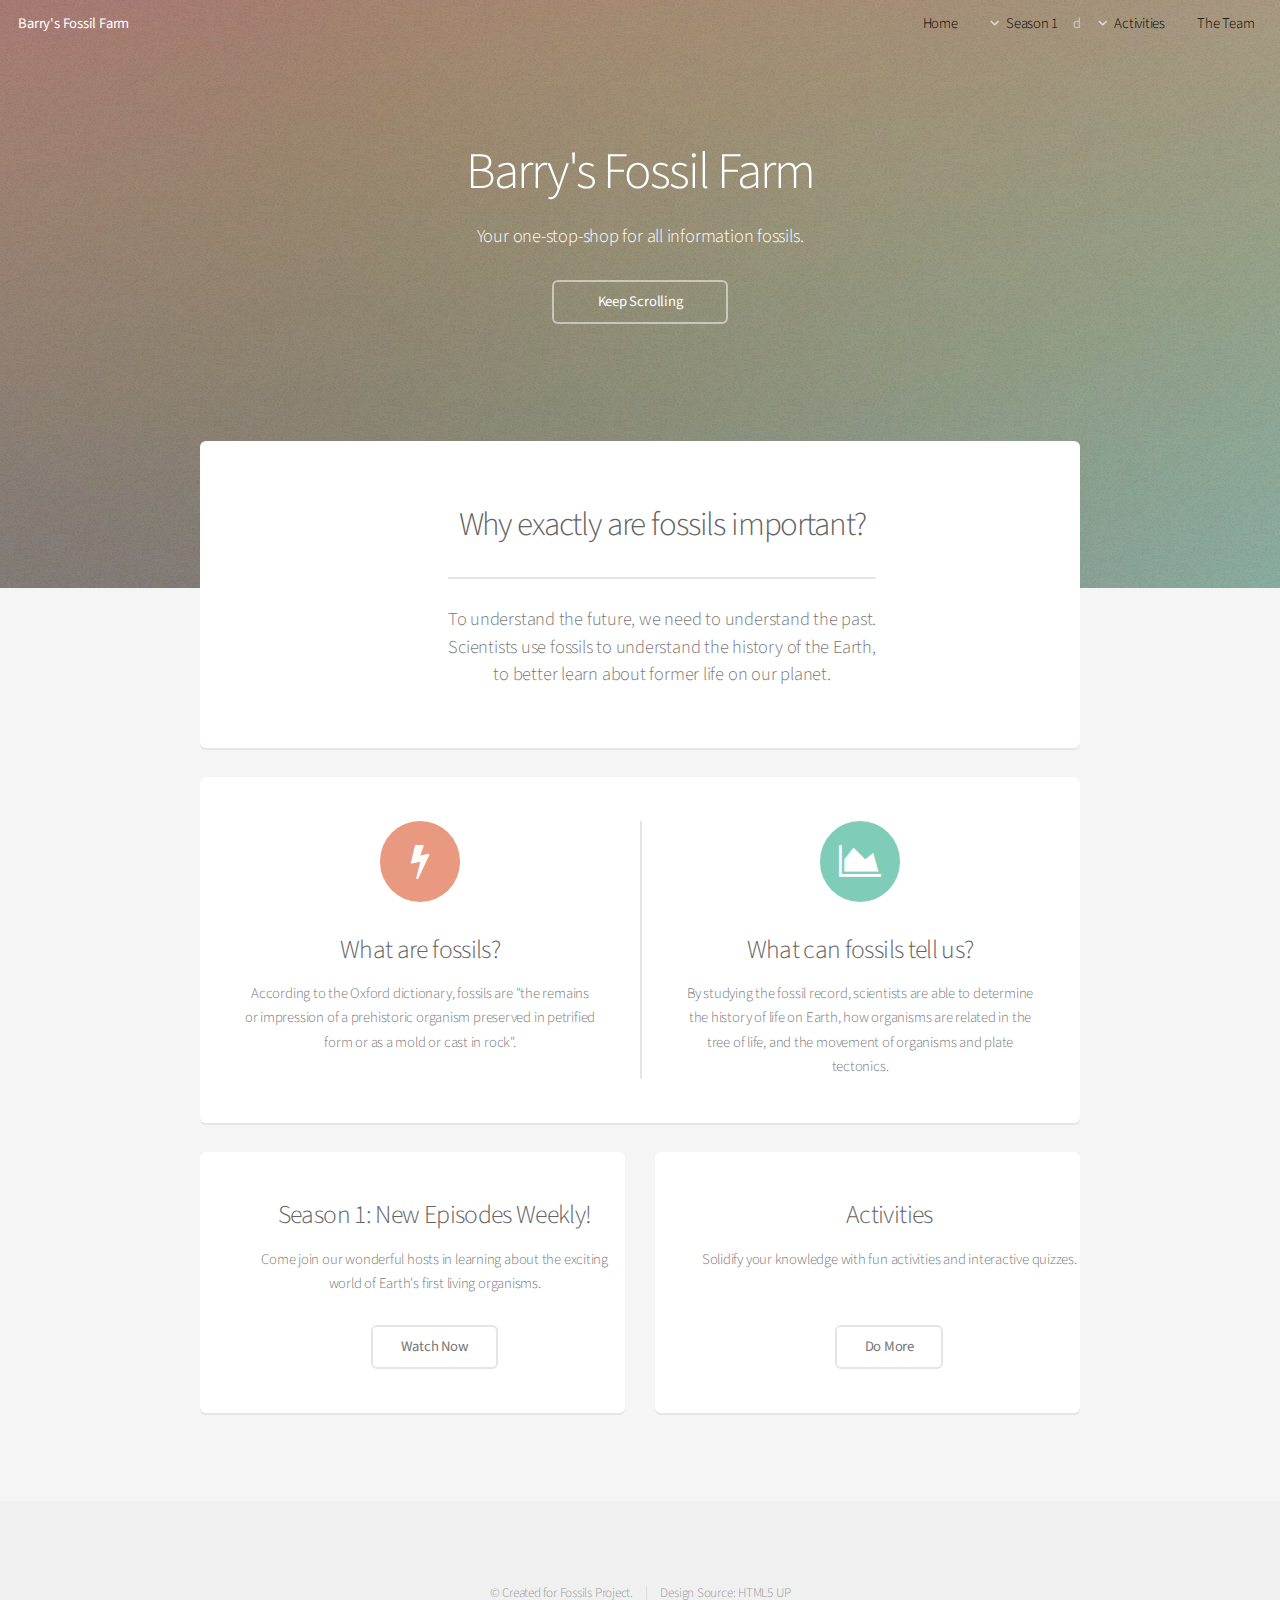
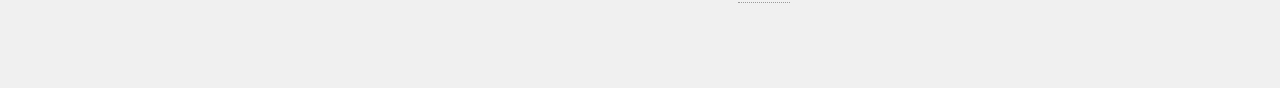
==== commit 19d189ca: "Revert "adding image to episodes"" ====
--- a/index.html
+++ b/index.html
@@ -23,7 +23,7 @@
 						<ul>
 							<li><a href="index.html">Home</a></li>
 							<li>
-								<a href=Episode.html class="icon fa-angle-down">Season 1</a>
+								<a href=Episode.html class="icon fa-angle-down">Season 1</a>d
 								<ul>
 									<li><a href=indivEp.html>Ep 1: Trilobites</a></li>
 									<li><a href=indivEp2.html>Ep 2: Ammonites </a></li>
--- a/assets/css/main.css
+++ b/assets/css/main.css
@@ -2192,7 +2192,7 @@
 		margin: 0 0 2em 0;
 		padding: 3em;
         display: flex;
-        flex-flow: row wrap;
+        flex-flow: column wrap;
 	}
 
 	.epi_box {
@@ -2204,12 +2204,6 @@
         display: flex;
         flex-flow: column wrap;
 	}
-
-.right_col {
-    display: flex; 
-    flex-flow: column wrap;
-}
-
     
 iframe {
     align-self: center;
@@ -3370,8 +3364,6 @@
 						margin-bottom: -3em;
 						margin-top: 3em;
 					}
-        
-
 
 		/* Header */
 
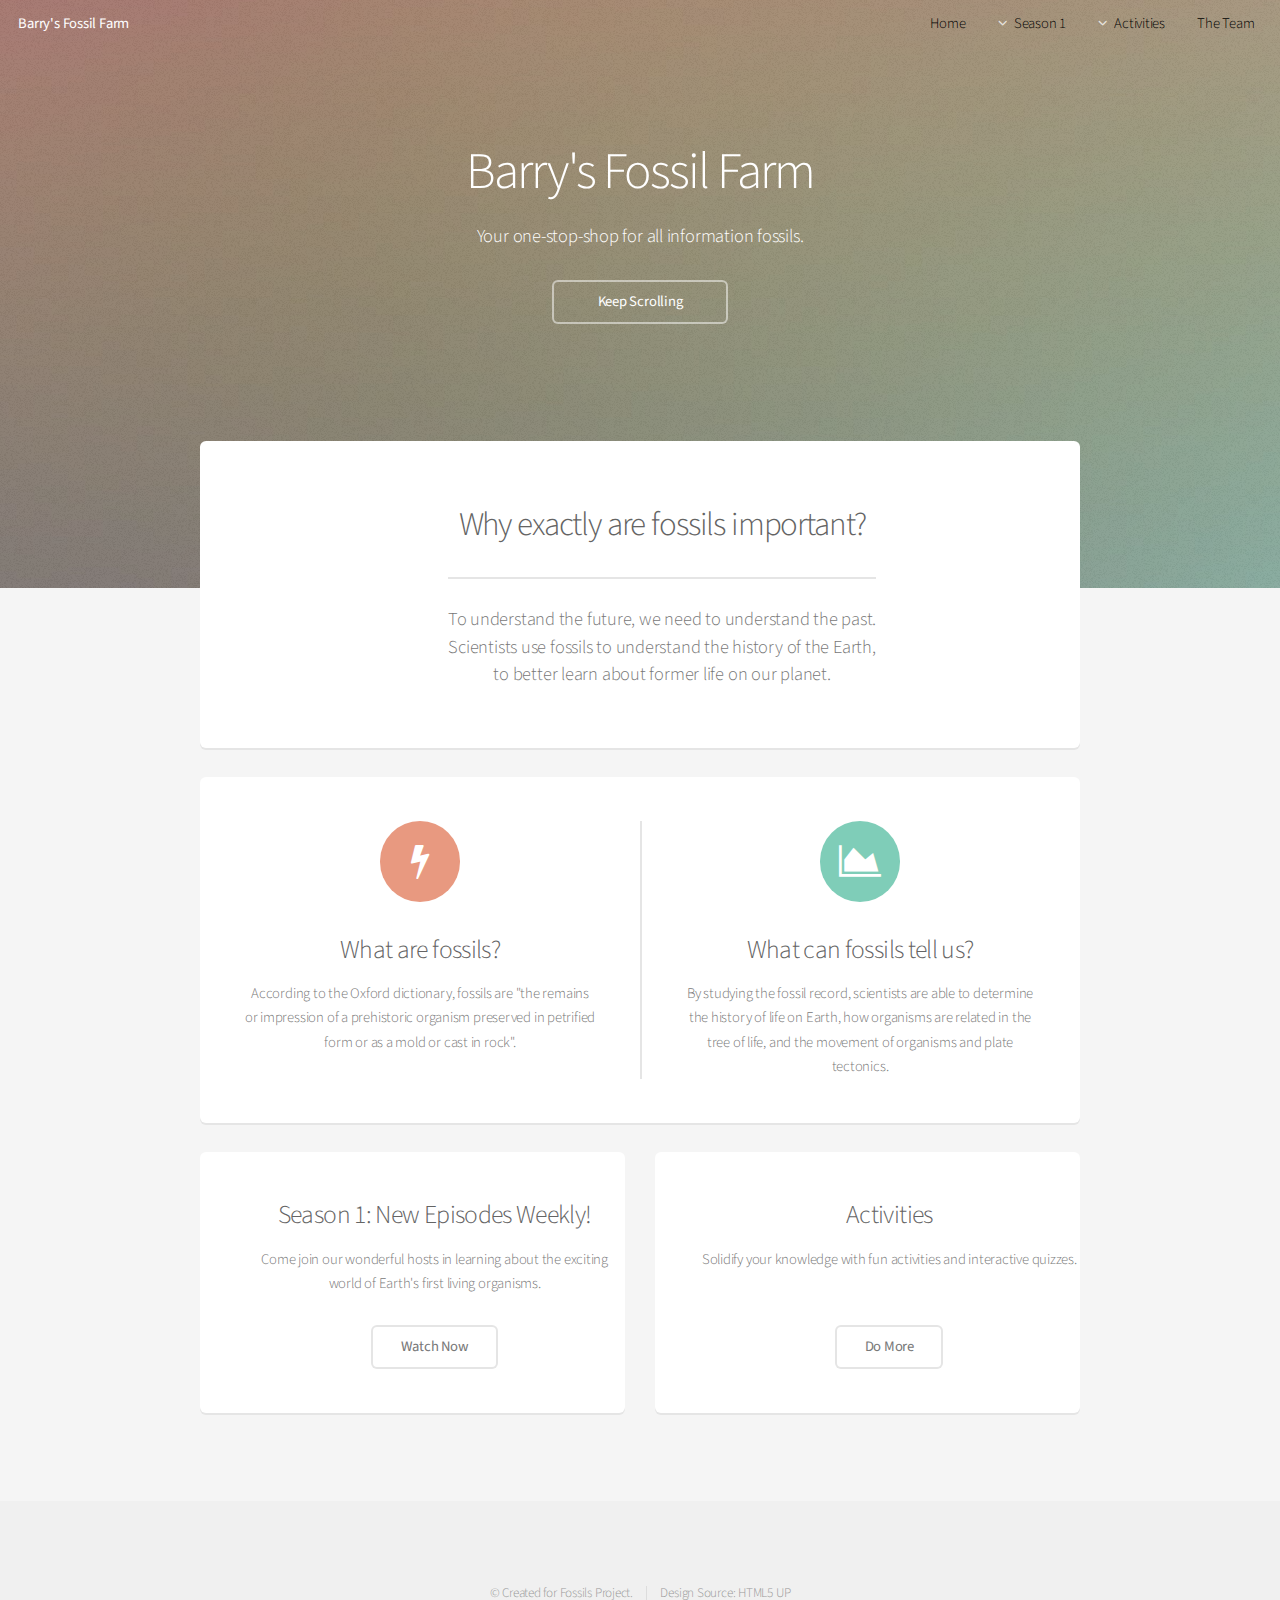
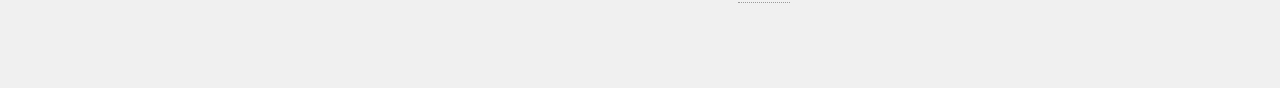
==== commit 7a70b318: "remove d" ====
--- a/index.html
+++ b/index.html
@@ -23,7 +23,7 @@
 						<ul>
 							<li><a href="index.html">Home</a></li>
 							<li>
-								<a href=Episode.html class="icon fa-angle-down">Season 1</a>d
+								<a href=Episode.html class="icon fa-angle-down">Season 1</a>
 								<ul>
 									<li><a href=indivEp.html>Ep 1: Trilobites</a></li>
 									<li><a href=indivEp2.html>Ep 2: Ammonites </a></li>
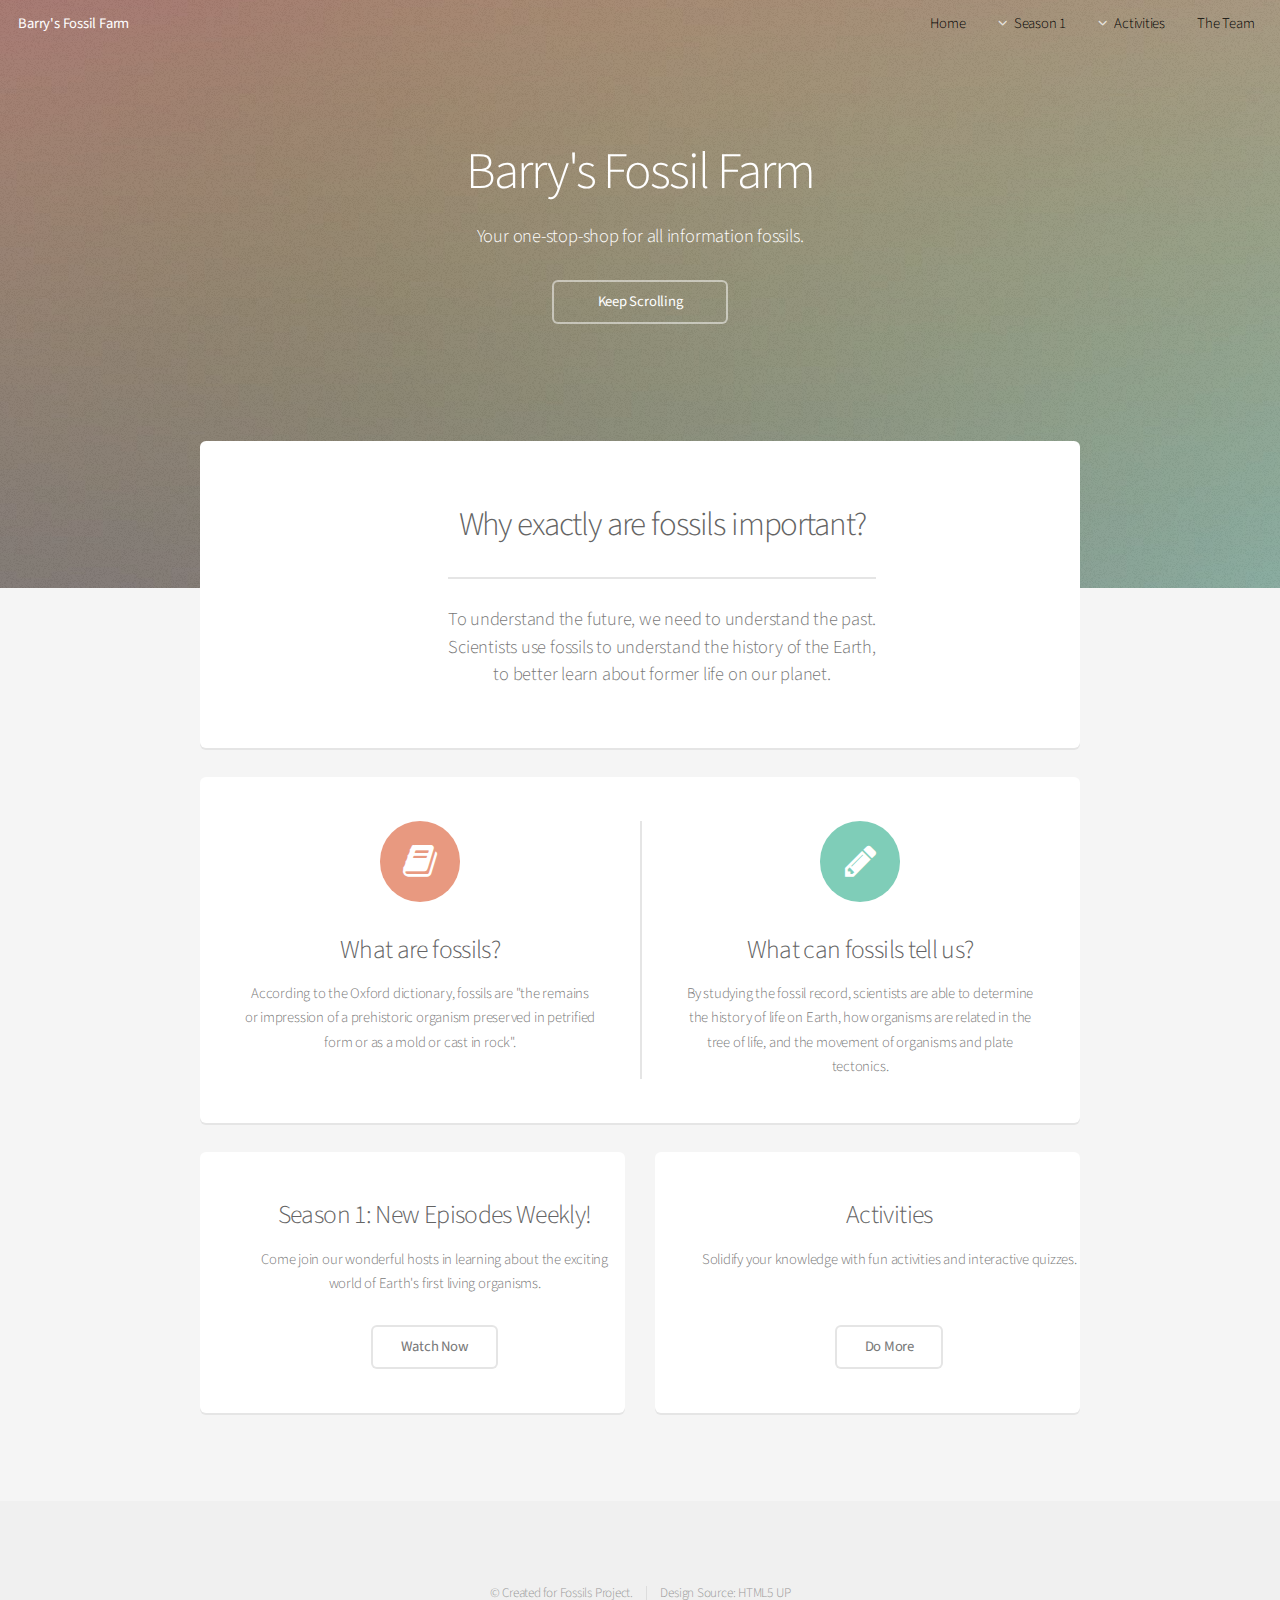
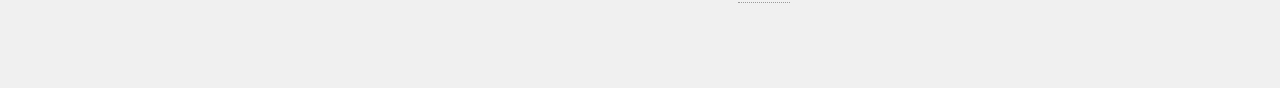
==== commit e9eb56e6: "change icon on main" ====
--- a/index.html
+++ b/index.html
@@ -69,12 +69,12 @@
 					<section class="box special features">
 						<div class="features-row">
 							<section>
-								<span class="icon major fa-bolt accent2"></span>
+								<span class="icon major fa-book accent2"></span>
 								<h3>What are fossils?</h3>
 								<p>According to the Oxford dictionary, fossils are "the remains or impression of a prehistoric organism preserved in petrified form or as a mold or cast in rock".</p>
 							</section>
 							<section>
-								<span class="icon major fa-area-chart accent3"></span>
+								<span class="icon major fa-pencil accent3"></span>
 								<h3>What can fossils tell us?</h3>
 								<p>By studying the fossil record, scientists are able to determine the history of life on Earth, how organisms are related in the tree of life, and the movement of organisms and plate tectonics.</p>
 							</section>
--- a/assets/css/main.css
+++ b/assets/css/main.css
@@ -2815,7 +2815,7 @@
 	}
 
 	#header {
-		background: black;
+		background: #fff;
 		color: #bbb;
 		cursor: default;
 		height: 3.25em;
@@ -3314,7 +3314,7 @@
 		display: none;
 	}
 
-	@media screen and (max-width: 1240px) {
+	@media screen and (max-width: 840px) {
 
 		/* Basic */
 
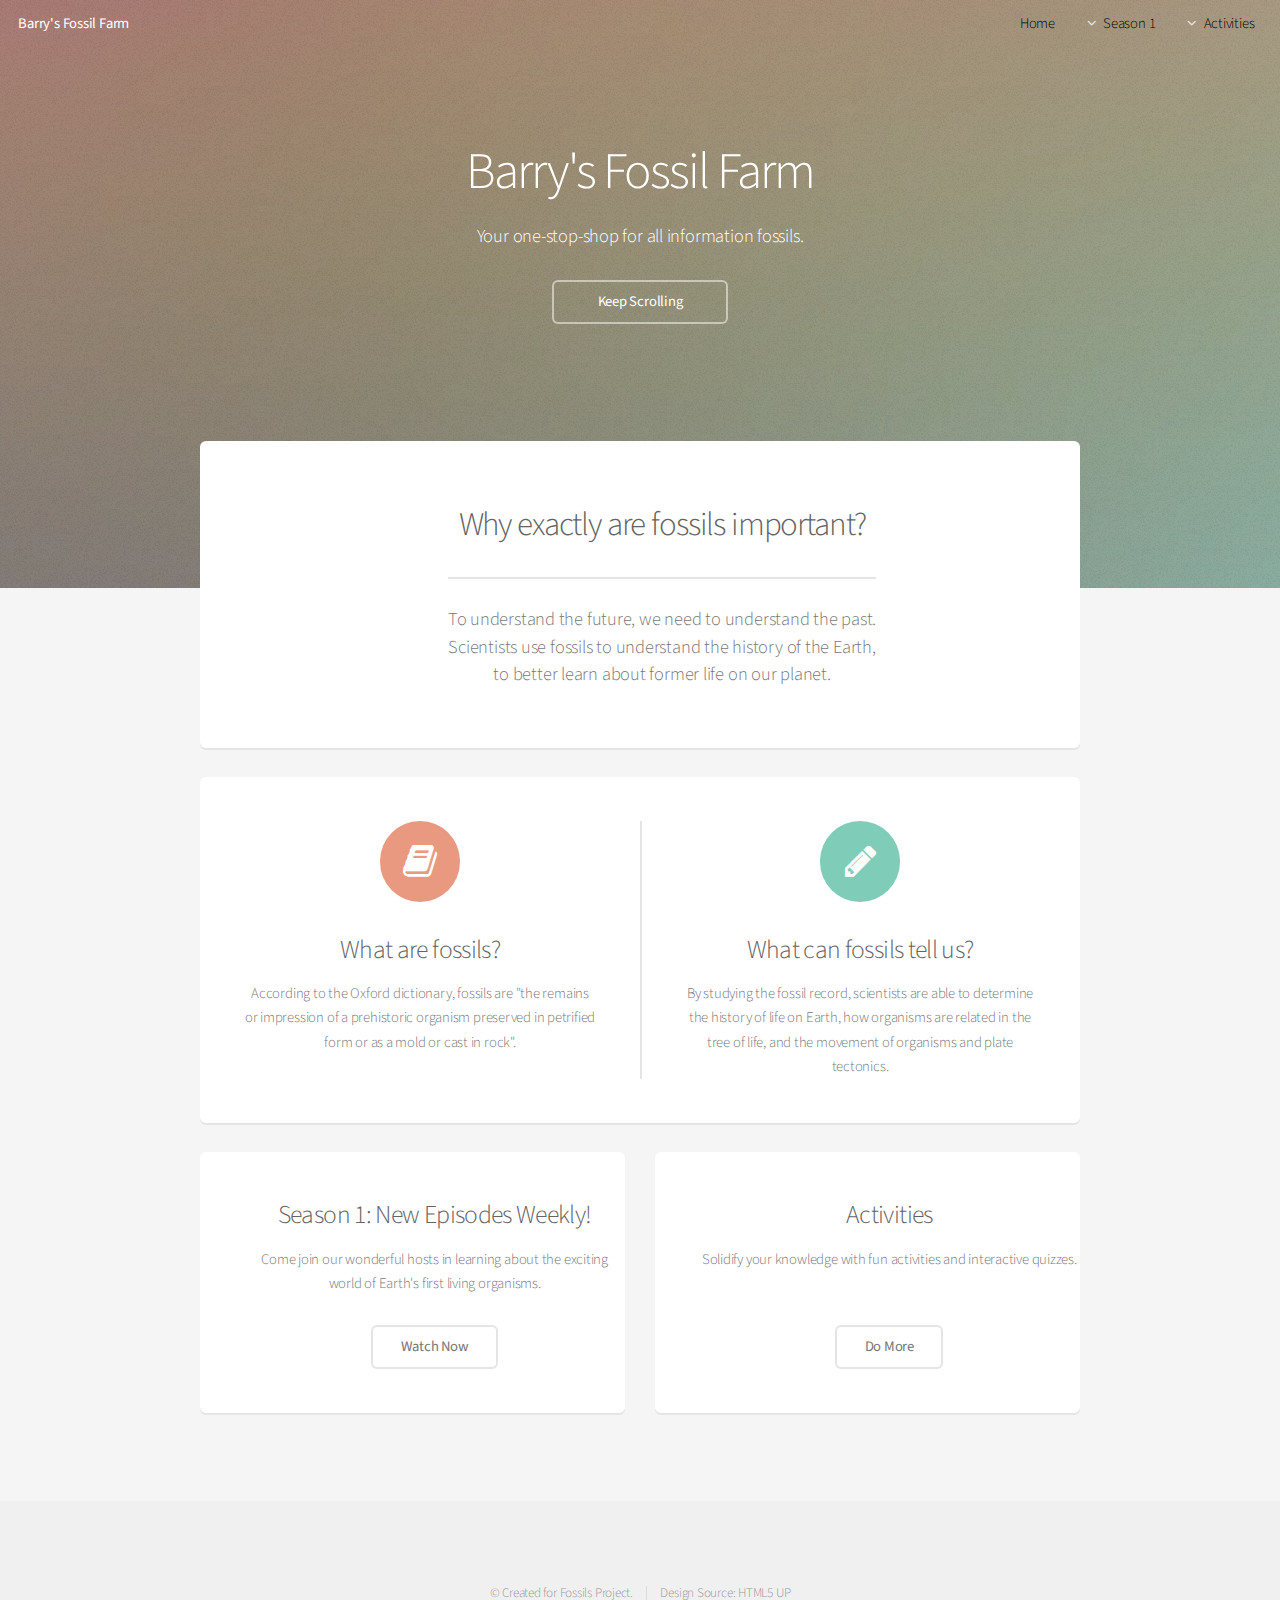
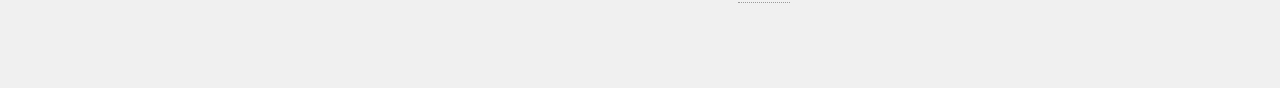
==== commit 422d55dd: "fixing div and links" ====
--- a/index.html
+++ b/index.html
@@ -18,28 +18,26 @@
 
 			<!-- Header -->
 				<header id="header" class="alt">
-					<h1><a href="index.html">Barry's Fossil Farm</a></h1>
+					<h1><a href="index.html">Barry's Fossil Farm</a> </h1>
 					<nav id="nav">
 						<ul>
 							<li><a href="index.html">Home</a></li>
 							<li>
 								<a href=Episode.html class="icon fa-angle-down">Season 1</a>
 								<ul>
-									<li><a href=indivEp.html>Ep 1: Trilobites</a></li>
-									<li><a href=indivEp2.html>Ep 2: Ammonites </a></li>
-									<li><a href=indevEp3.html>Ep 3: Amphibians</a></li>
+									<li><a href=indivEp.html>Ep 1</a></li>
+									<li><a href=indivEp2.html>Ep 2 </a></li>
+									<li><a href=indevEp3.html>Ep 3</a></li>
 									
 								</ul>
 							</li>
                             <li>
-								<a href="#" class="icon fa-angle-down">Activities</a>
+								<a href=Activities.html class="icon fa-angle-down">Activities</a>
 								<ul>
 									<li><a href="generic.html">What Fossil Are You?</a></li>
 								</ul>
 							</li>
                             
-							
-                            <li><a href="index.html">The Team</a></li>
 						</ul>
 					</nav>
 				</header>
@@ -50,7 +48,7 @@
 					<p>Your one-stop-shop for all information fossils. </p>
 					<ul class="actions">
 
-						<li><a href="#" class="button">Keep Scrolling</a></li>
+						<li><a href="#main" class="button">Keep Scrolling</a></li>
 					</ul>
 				</section>
 
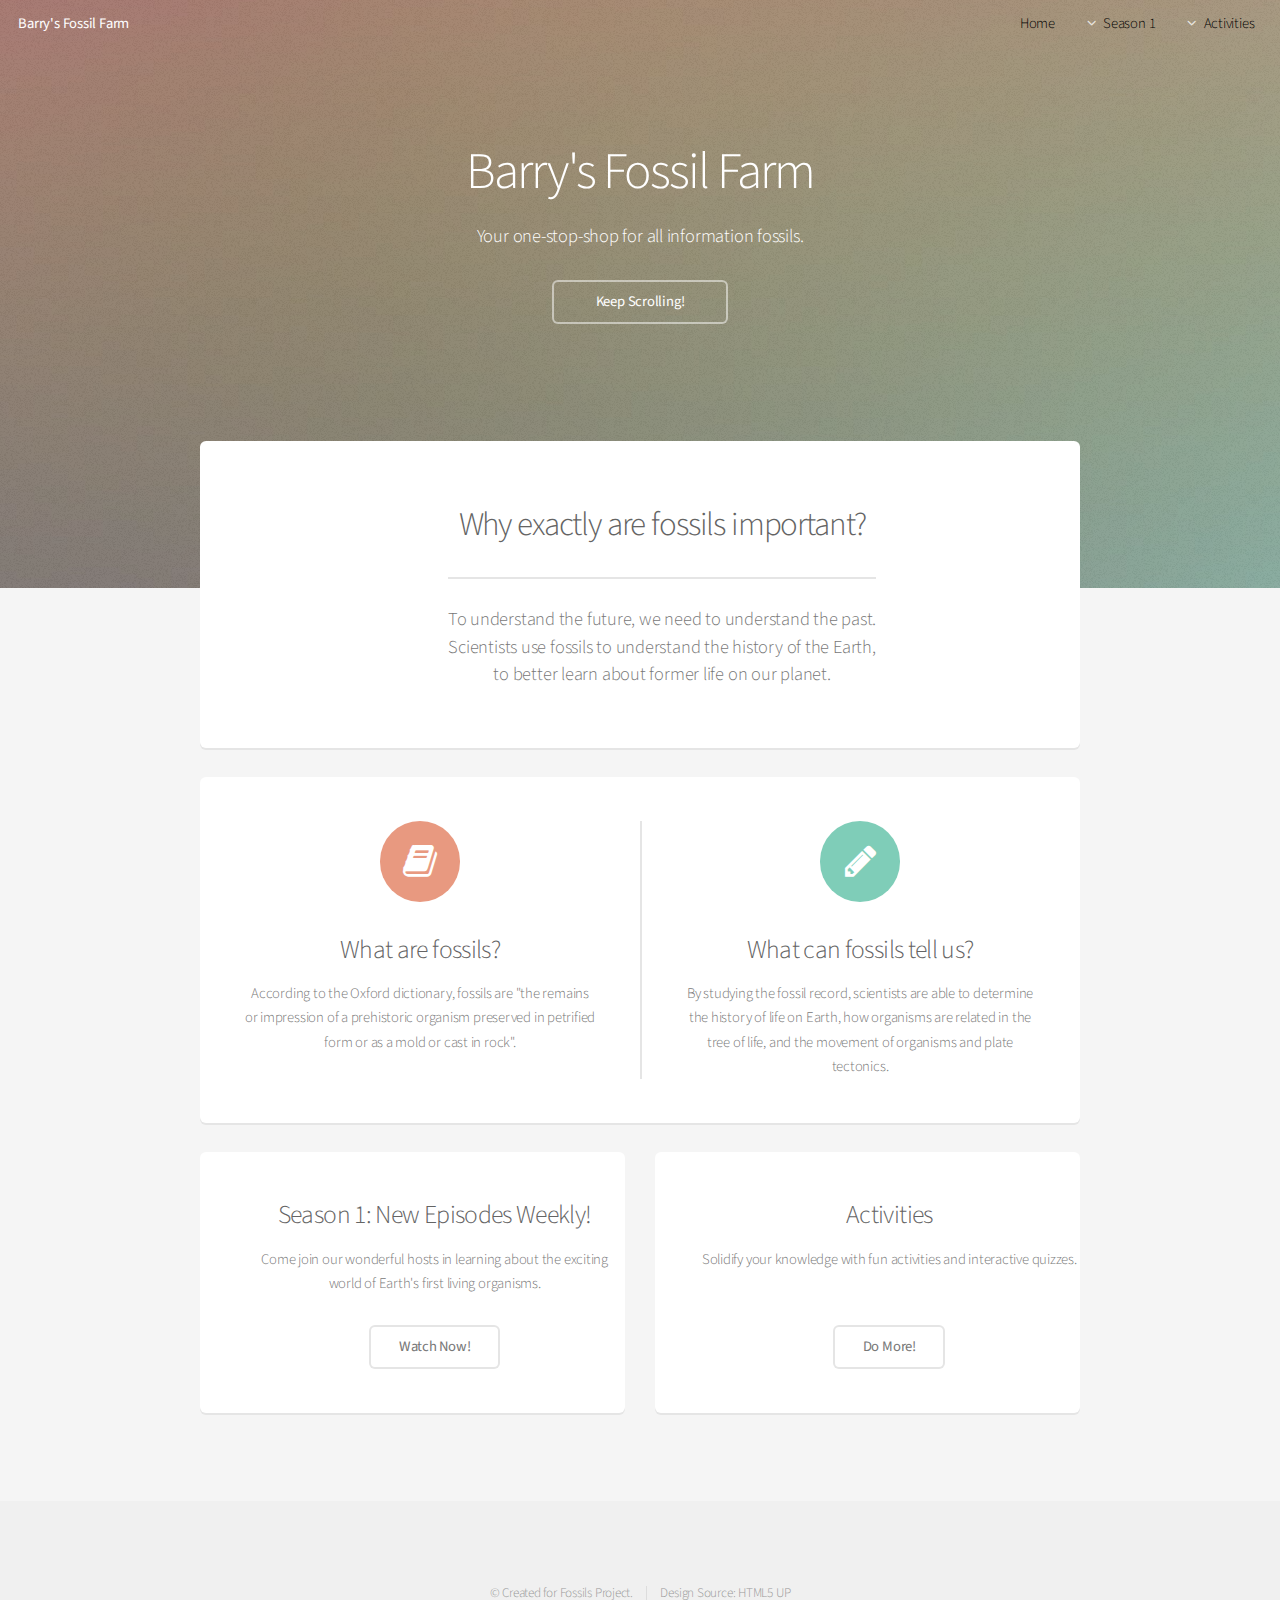
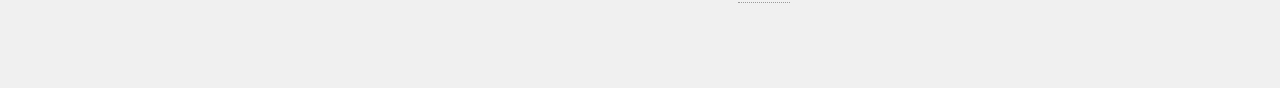
==== commit 15f68009: "add link to activities" ====
--- a/index.html
+++ b/index.html
@@ -48,7 +48,7 @@
 					<p>Your one-stop-shop for all information fossils. </p>
 					<ul class="actions">
 
-						<li><a href="#main" class="button">Keep Scrolling</a></li>
+						<li><a href="#main" class="button">Keep Scrolling!</a></li>
 					</ul>
 				</section>
 
@@ -88,7 +88,7 @@
 								<h3>Season 1: New Episodes Weekly!</h3>
 								<p>Come join our wonderful hosts in learning about the exciting world of Earth's first living organisms.</p>
 								<ul class="actions">
-									<li><a href=Episode.html class="button alt">Watch Now</a></li>
+									<li><a href=Episode.html class="button alt">Watch Now!</a></li>
 								</ul>
 							</section>
 
@@ -100,7 +100,7 @@
 								<h3>Activities</h3>
 								<p>Solidify your knowledge with fun activities and interactive quizzes.</p>
 								<ul class="actions">
-									<li><a href="#" class="button alt">Do More</a></li>
+									<li><a href=Activities.html class="button alt">Do More!</a></li>
 								</ul>
 							</section>
 						</div>
--- a/assets/css/main.css
+++ b/assets/css/main.css
@@ -1810,7 +1810,7 @@
 		-ms-transition: color 0.2s ease-in-out, border-bottom-color 0.2s ease-in-out;
 		transition: color 0.2s ease-in-out, border-bottom-color 0.2s ease-in-out;
 		border-bottom: dotted 1px;
-		color: #e89980;
+		/*color: #e89980;*/
 		text-decoration: none;
 	}
 
@@ -2205,6 +2205,26 @@
         flex-flow: column wrap;
 	}
     
+.img_box {
+    background: #fff;
+		border-radius: 6px;
+		box-shadow: 0 2px 0 0 #e5e5e5;
+		margin: 0 0 2em 0;
+		padding: 3em;
+        display: flex;
+        flex-flow: row wrap;
+    align-items: center;
+}
+
+.right {
+    display: flex;
+    flex-flow: column wrap;
+    justify-content: center;
+    margin-left: 20px;
+}
+
+
+
 iframe {
     align-self: center;
     margin-bottom: 40px;
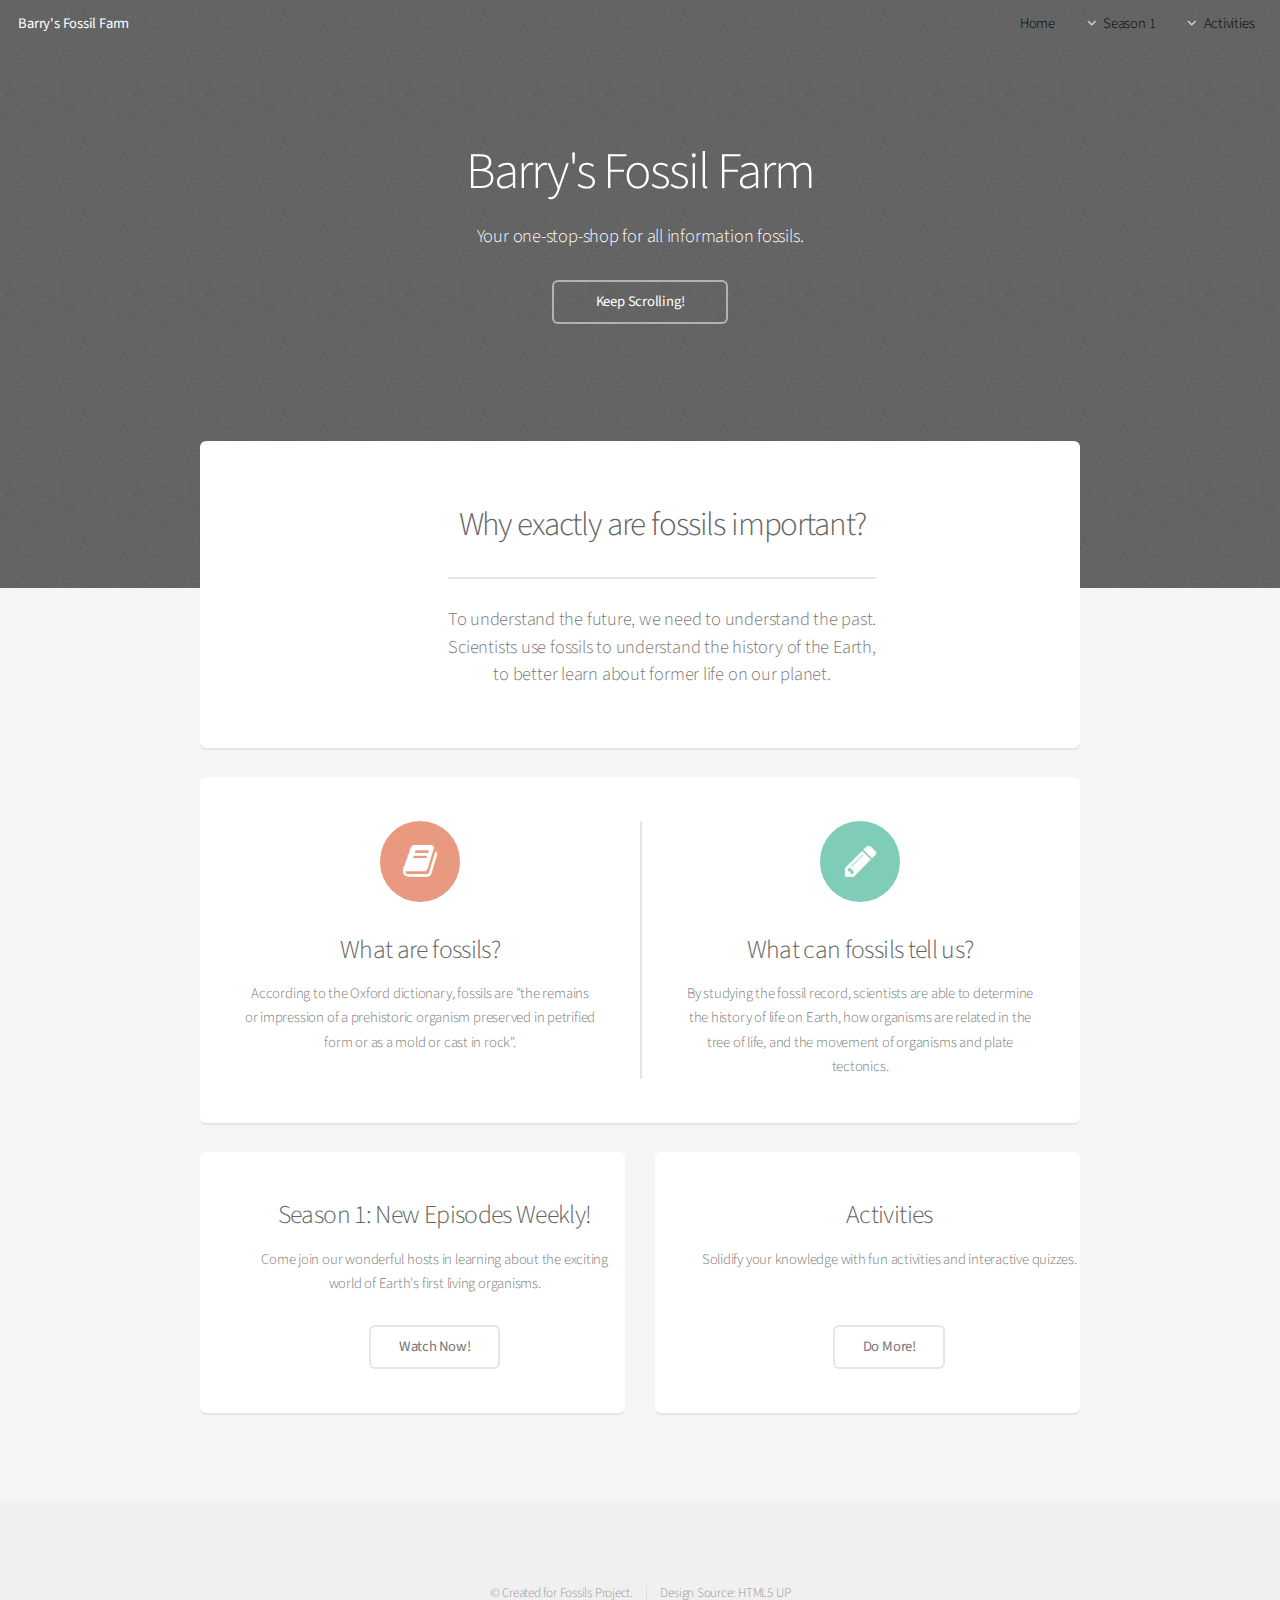
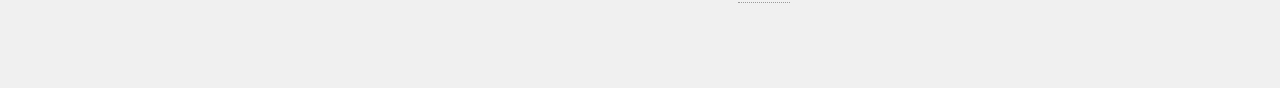
==== commit 7e930f31: "add activity link & change footer" ====
--- a/index.html
+++ b/index.html
@@ -34,7 +34,7 @@
                             <li>
 								<a href=Activities.html class="icon fa-angle-down">Activities</a>
 								<ul>
-									<li><a href="generic.html">What Fossil Are You?</a></li>
+									<li><a href="https://www.buzzfeed.com/komelm/which-fossil-are-you-29w46">What Fossil Are You?</a></li>
 								</ul>
 							</li>
                             
--- a/assets/css/main.css
+++ b/assets/css/main.css
@@ -3067,7 +3067,10 @@
 	#banner {
 		background-attachment: scroll,							fixed;
 		background-color: #666;
-		background-image: url("images/overlay.png"), url("../../images/pic04.jpg");
+		/*background-image: url("images/overlay.png"), url("../../images/pic04.jpg");*/
+        
+        background-image: url("images/overlay.png"), url("http://burgess-shale.rom.on.ca/images/science/shale/science_shale_fossils_31.jpg");
+        
 		background-position: top left,						center center;
 		background-repeat: repeat,							no-repeat;
 		background-size: auto,							cover;
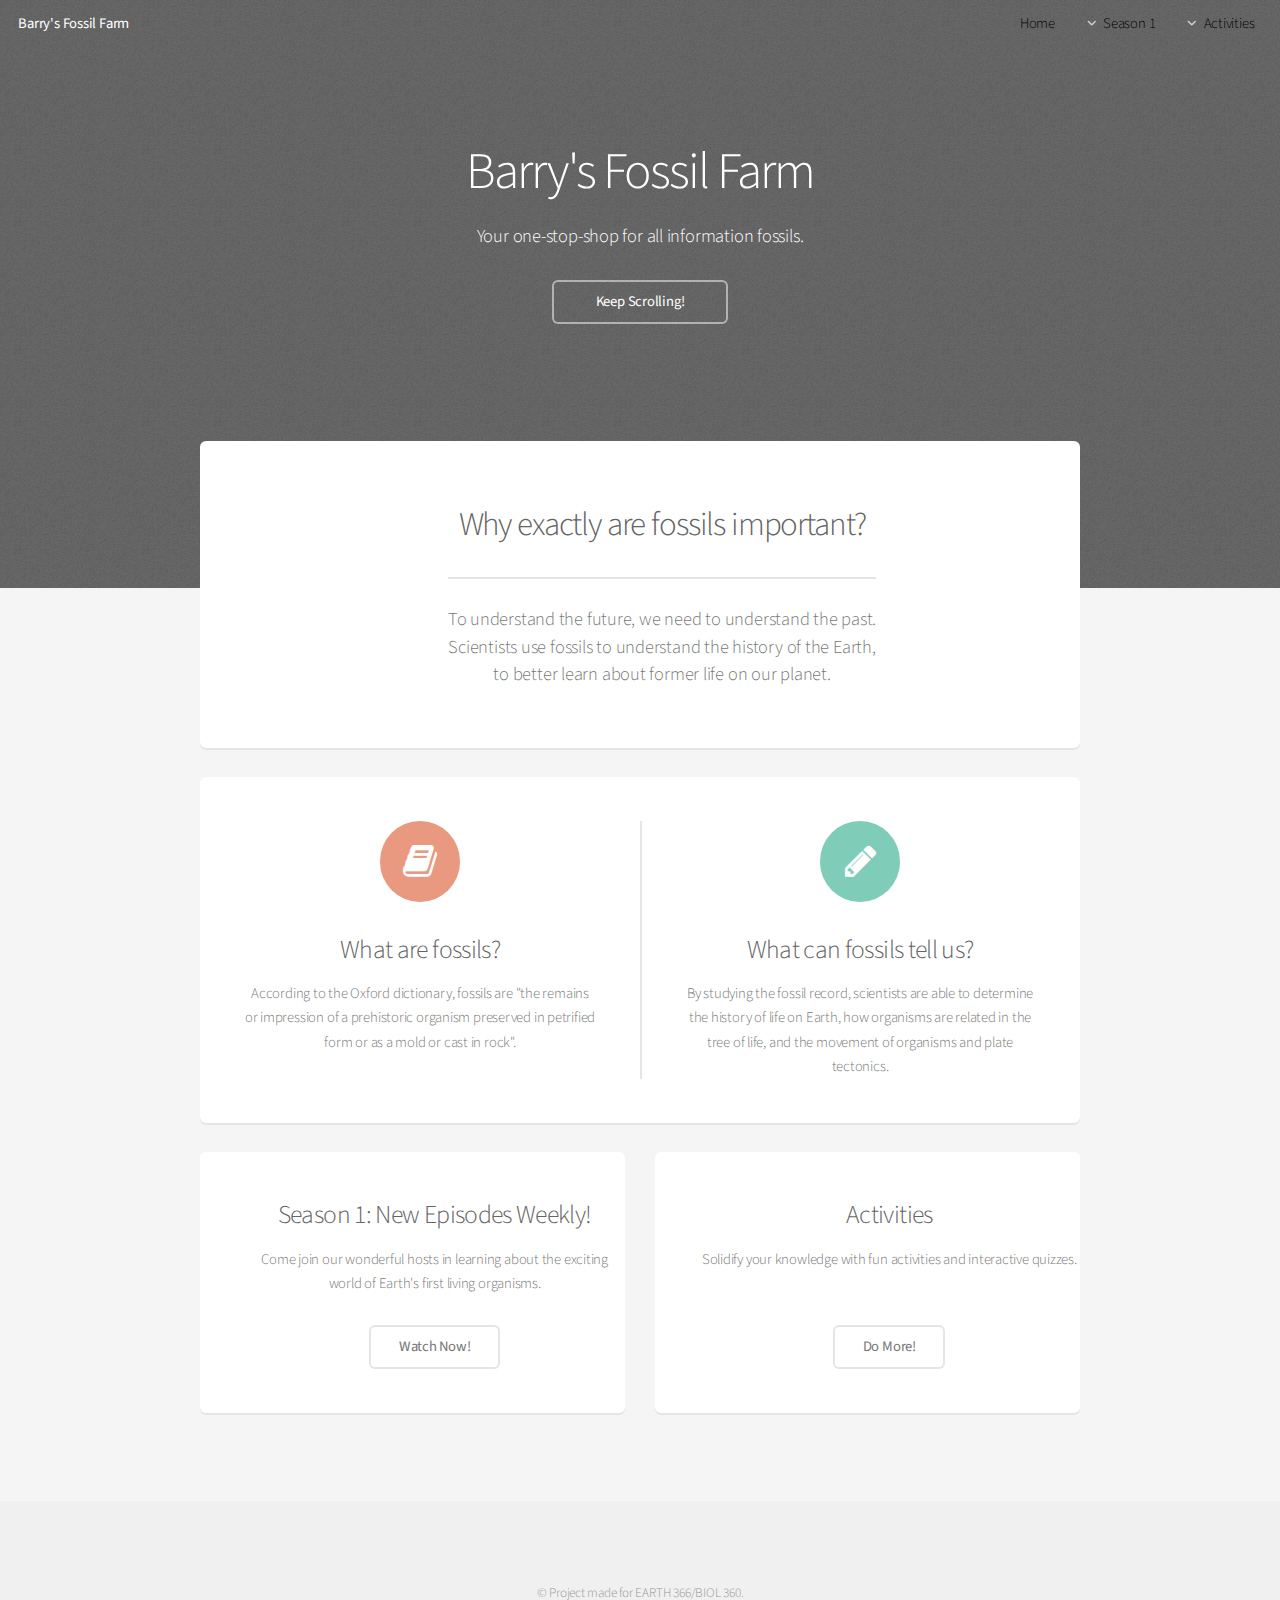
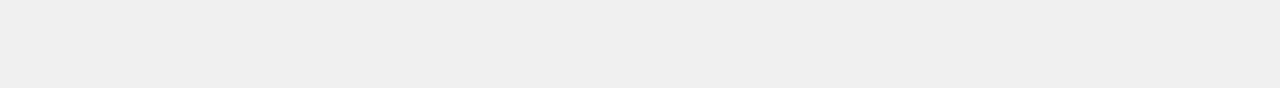
==== commit f5bc07fb: "fix footer" ====
--- a/index.html
+++ b/index.html
@@ -114,7 +114,7 @@
 				<footer id="footer">
 					
 					<ul class="copyright">
-						<li>&copy; Created for Fossils Project.</li><li>Design Source: <a href="http://html5up.net">HTML5 UP</a></li>
+						<li>&copy; Project made for EARTH 366/BIOL 360.</li>
 					</ul>
 				</footer>
 
